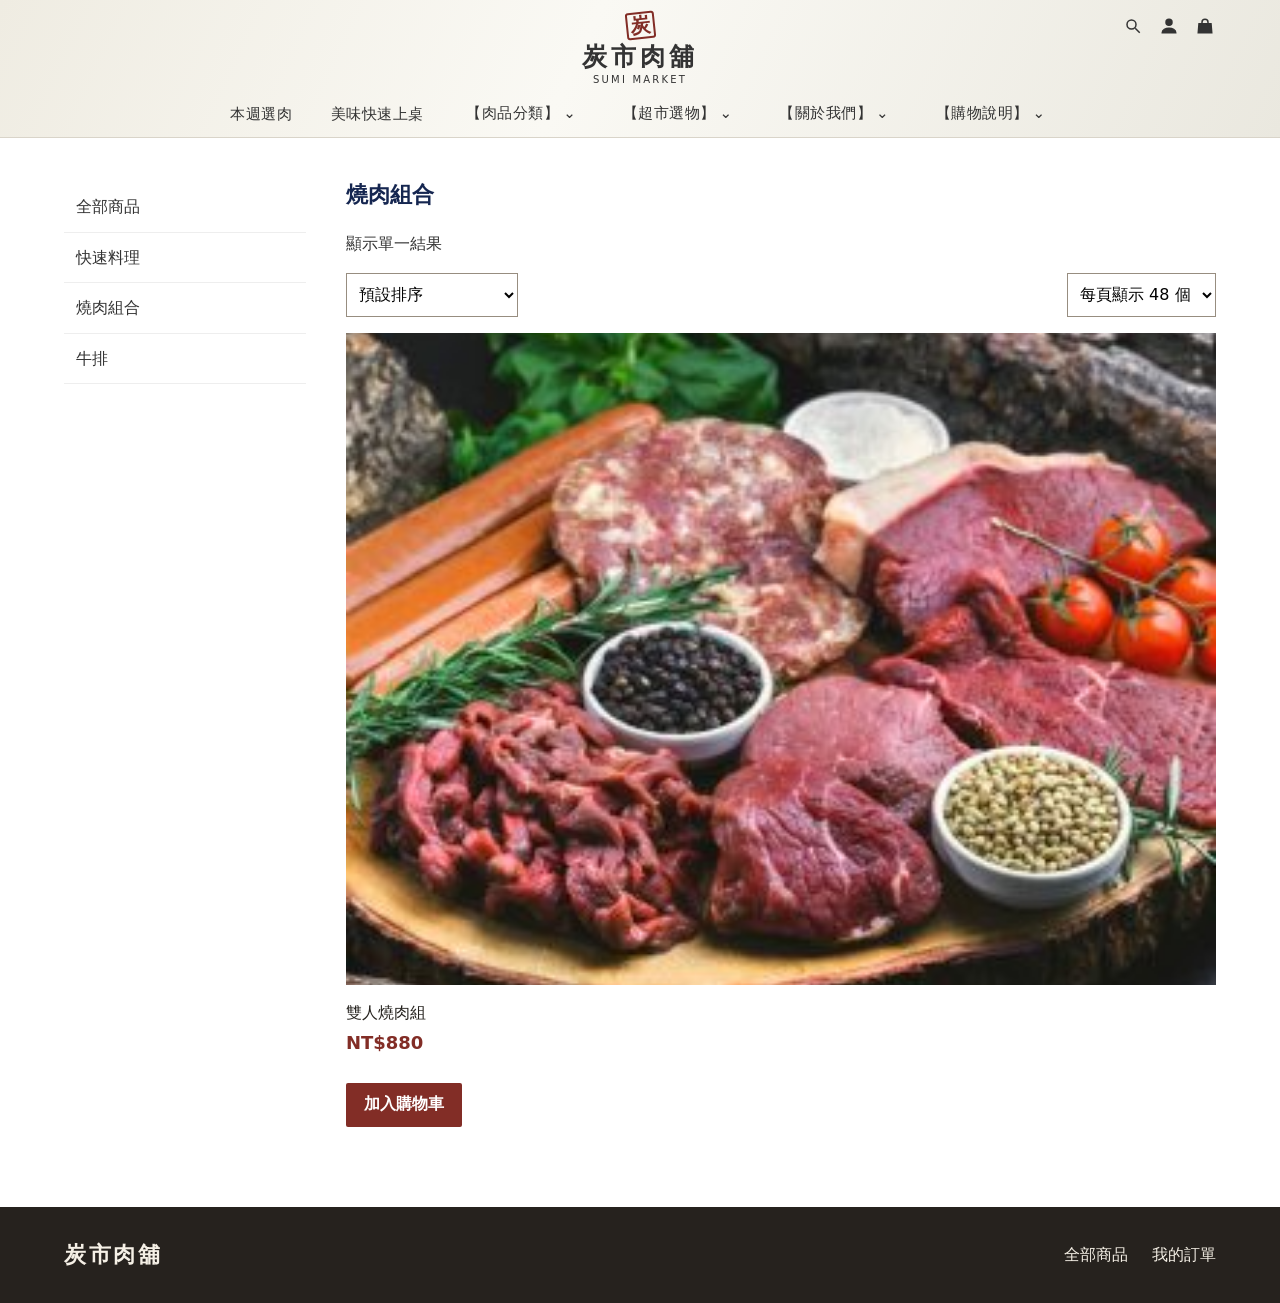
==== category-grill.html @ de746784 "Match local storefront pages and preserve simulated cart" ====
<!DOCTYPE html>
<html lang="zh-TW"><head><meta charset="utf-8"/><meta content="width=device-width,initial-scale=1" name="viewport"/><title>燒肉組合 – 炭市肉舖</title>


<style id="wp-img-auto-sizes-contain-inline-css">
img:is([sizes=auto i],[sizes^="auto," i]){contain-intrinsic-size:3000px 1500px}
/*# sourceURL=wp-img-auto-sizes-contain-inline-css */
</style>
<style id="wp-emoji-styles-inline-css">

	img.wp-smiley, img.emoji {
		display: inline !important;
		border: none !important;
		box-shadow: none !important;
		height: 1em !important;
		width: 1em !important;
		margin: 0 0.07em !important;
		vertical-align: -0.1em !important;
		background: none !important;
		padding: 0 !important;
	}
/*# sourceURL=wp-emoji-styles-inline-css */
</style>
<style id="wp-block-library-inline-css">
:root{--wp-block-synced-color:#7a00df;--wp-block-synced-color--rgb:122,0,223;--wp-bound-block-color:var(--wp-block-synced-color);--wp-editor-canvas-background:#ddd;--wp-admin-theme-color:#007cba;--wp-admin-theme-color--rgb:0,124,186;--wp-admin-theme-color-darker-10:#006ba1;--wp-admin-theme-color-darker-10--rgb:0,107,160.5;--wp-admin-theme-color-darker-20:#005a87;--wp-admin-theme-color-darker-20--rgb:0,90,135;--wp-admin-border-width-focus:2px}@media (min-resolution:192dpi){:root{--wp-admin-border-width-focus:1.5px}}.wp-element-button{cursor:pointer}:root .has-very-light-gray-background-color{background-color:#eee}:root .has-very-dark-gray-background-color{background-color:#313131}:root .has-very-light-gray-color{color:#eee}:root .has-very-dark-gray-color{color:#313131}:root .has-vivid-green-cyan-to-vivid-cyan-blue-gradient-background{background:linear-gradient(135deg,#00d084,#0693e3)}:root .has-purple-crush-gradient-background{background:linear-gradient(135deg,#34e2e4,#4721fb 50%,#ab1dfe)}:root .has-hazy-dawn-gradient-background{background:linear-gradient(135deg,#faaca8,#dad0ec)}:root .has-subdued-olive-gradient-background{background:linear-gradient(135deg,#fafae1,#67a671)}:root .has-atomic-cream-gradient-background{background:linear-gradient(135deg,#fdd79a,#004a59)}:root .has-nightshade-gradient-background{background:linear-gradient(135deg,#330968,#31cdcf)}:root .has-midnight-gradient-background{background:linear-gradient(135deg,#020381,#2874fc)}:root{--wp--preset--font-size--normal:16px;--wp--preset--font-size--huge:42px}.has-regular-font-size{font-size:1em}.has-larger-font-size{font-size:2.625em}.has-normal-font-size{font-size:var(--wp--preset--font-size--normal)}.has-huge-font-size{font-size:var(--wp--preset--font-size--huge)}:root .has-text-align-center{text-align:center}:root .has-text-align-left{text-align:left}:root .has-text-align-right{text-align:right}.has-fit-text{white-space:nowrap!important}#end-resizable-editor-section{display:none}.aligncenter{clear:both}.items-justified-left{justify-content:flex-start}.items-justified-center{justify-content:center}.items-justified-right{justify-content:flex-end}.items-justified-space-between{justify-content:space-between}.screen-reader-text{word-wrap:normal!important;border:0;clip-path:inset(50%);height:1px;margin:-1px;overflow:hidden;padding:0;position:absolute;width:1px;word-break:normal!important}.screen-reader-text:focus{background-color:#ddd;clip-path:none;color:#444;display:block;font-size:1em;height:auto;left:5px;line-height:normal;padding:15px 23px 14px;text-decoration:none;top:5px;width:auto;z-index:100000}html :where(.has-border-color){border-style:solid}html :where([style^=border-color],[style*=";border-color"],[style*="; border-color"]){border-style:solid}html :where([style^=border-top-color],[style*=";border-top-color"],[style*="; border-top-color"]){border-top-style:solid}html :where([style^=border-right-color],[style*=";border-right-color"],[style*="; border-right-color"]){border-right-style:solid}html :where([style^=border-bottom-color],[style*=";border-bottom-color"],[style*="; border-bottom-color"]){border-bottom-style:solid}html :where([style^=border-left-color],[style*=";border-left-color"],[style*="; border-left-color"]){border-left-style:solid}html :where([style^=border-width],[style*=";border-width"],[style*="; border-width"]){border-style:solid}html :where([style^=border-top-width],[style*=";border-top-width"],[style*="; border-top-width"]){border-top-style:solid}html :where([style^=border-right-width],[style*=";border-right-width"],[style*="; border-right-width"]){border-right-style:solid}html :where([style^=border-bottom-width],[style*=";border-bottom-width"],[style*="; border-bottom-width"]){border-bottom-style:solid}html :where([style^=border-left-width],[style*=";border-left-width"],[style*="; border-left-width"]){border-left-style:solid}html :where(img[class*=wp-image-]){height:auto;max-width:100%}:where(figure){margin:0 0 1em}html :where(.is-position-sticky){--wp-admin--admin-bar--position-offset:var(--wp-admin--admin-bar--height,0px)}@media screen and (max-width:600px){html :where(.is-position-sticky){--wp-admin--admin-bar--position-offset:0px}}

/*# sourceURL=/wp-includes/css/dist/block-library/common.min.css */
</style>
<style id="classic-theme-styles-inline-css">
/*! This file is auto-generated */
.wp-block-button__link{color:#fff;background-color:#32373c;border-radius:9999px;box-shadow:none;text-decoration:none;padding:calc(.667em + 2px) calc(1.333em + 2px);font-size:1.125em}.wp-block-file__button{background:#32373c;color:#fff;text-decoration:none}
/*# sourceURL=/wp-includes/css/classic-themes.min.css */
</style>
<style id="global-styles-inline-css">
:root{--wp--preset--aspect-ratio--square: 1;--wp--preset--aspect-ratio--4-3: 4/3;--wp--preset--aspect-ratio--3-4: 3/4;--wp--preset--aspect-ratio--3-2: 3/2;--wp--preset--aspect-ratio--2-3: 2/3;--wp--preset--aspect-ratio--16-9: 16/9;--wp--preset--aspect-ratio--9-16: 9/16;--wp--preset--color--black: #000000;--wp--preset--color--cyan-bluish-gray: #abb8c3;--wp--preset--color--white: #ffffff;--wp--preset--color--pale-pink: #f78da7;--wp--preset--color--vivid-red: #cf2e2e;--wp--preset--color--luminous-vivid-orange: #ff6900;--wp--preset--color--luminous-vivid-amber: #fcb900;--wp--preset--color--light-green-cyan: #7bdcb5;--wp--preset--color--vivid-green-cyan: #00d084;--wp--preset--color--pale-cyan-blue: #8ed1fc;--wp--preset--color--vivid-cyan-blue: #0693e3;--wp--preset--color--vivid-purple: #9b51e0;--wp--preset--gradient--vivid-cyan-blue-to-vivid-purple: linear-gradient(135deg,rgb(6,147,227) 0%,rgb(155,81,224) 100%);--wp--preset--gradient--light-green-cyan-to-vivid-green-cyan: linear-gradient(135deg,rgb(122,220,180) 0%,rgb(0,208,130) 100%);--wp--preset--gradient--luminous-vivid-amber-to-luminous-vivid-orange: linear-gradient(135deg,rgb(252,185,0) 0%,rgb(255,105,0) 100%);--wp--preset--gradient--luminous-vivid-orange-to-vivid-red: linear-gradient(135deg,rgb(255,105,0) 0%,rgb(207,46,46) 100%);--wp--preset--gradient--very-light-gray-to-cyan-bluish-gray: linear-gradient(135deg,rgb(238,238,238) 0%,rgb(169,184,195) 100%);--wp--preset--gradient--cool-to-warm-spectrum: linear-gradient(135deg,rgb(74,234,220) 0%,rgb(151,120,209) 20%,rgb(207,42,186) 40%,rgb(238,44,130) 60%,rgb(251,105,98) 80%,rgb(254,248,76) 100%);--wp--preset--gradient--blush-light-purple: linear-gradient(135deg,rgb(255,206,236) 0%,rgb(152,150,240) 100%);--wp--preset--gradient--blush-bordeaux: linear-gradient(135deg,rgb(254,205,165) 0%,rgb(254,45,45) 50%,rgb(107,0,62) 100%);--wp--preset--gradient--luminous-dusk: linear-gradient(135deg,rgb(255,203,112) 0%,rgb(199,81,192) 50%,rgb(65,88,208) 100%);--wp--preset--gradient--pale-ocean: linear-gradient(135deg,rgb(255,245,203) 0%,rgb(182,227,212) 50%,rgb(51,167,181) 100%);--wp--preset--gradient--electric-grass: linear-gradient(135deg,rgb(202,248,128) 0%,rgb(113,206,126) 100%);--wp--preset--gradient--midnight: linear-gradient(135deg,rgb(2,3,129) 0%,rgb(40,116,252) 100%);--wp--preset--font-size--small: 13px;--wp--preset--font-size--medium: 20px;--wp--preset--font-size--large: 36px;--wp--preset--font-size--x-large: 42px;--wp--preset--spacing--20: 0.44rem;--wp--preset--spacing--30: 0.67rem;--wp--preset--spacing--40: 1rem;--wp--preset--spacing--50: 1.5rem;--wp--preset--spacing--60: 2.25rem;--wp--preset--spacing--70: 3.38rem;--wp--preset--spacing--80: 5.06rem;--wp--preset--shadow--natural: 6px 6px 9px rgba(0, 0, 0, 0.2);--wp--preset--shadow--deep: 12px 12px 50px rgba(0, 0, 0, 0.4);--wp--preset--shadow--sharp: 6px 6px 0px rgba(0, 0, 0, 0.2);--wp--preset--shadow--outlined: 6px 6px 0px -3px rgb(255, 255, 255), 6px 6px rgb(0, 0, 0);--wp--preset--shadow--crisp: 6px 6px 0px rgb(0, 0, 0);}.wp-block-button{--wp--preset--dimension--25: 25%;--wp--preset--dimension--50: 50%;--wp--preset--dimension--75: 75%;--wp--preset--dimension--100: 100%;}:where(body) { margin: 0; }:where(.is-layout-flex){gap: 0.5em;}:where(.is-layout-grid){gap: 0.5em;}body .is-layout-flex{display: flex;}.is-layout-flex{flex-wrap: wrap;align-items: center;}.is-layout-flex > :is(*, div){margin: 0;}body .is-layout-grid{display: grid;}.is-layout-grid > :is(*, div){margin: 0;}body{padding-top: 0px;padding-right: 0px;padding-bottom: 0px;padding-left: 0px;}:root :where(.wp-element-button, .wp-block-button__link){background-color: #32373c;border-width: 0;color: #fff;font-family: inherit;font-size: inherit;font-style: inherit;font-weight: inherit;letter-spacing: inherit;line-height: inherit;padding-top: calc(0.667em + 2px);padding-right: calc(1.333em + 2px);padding-bottom: calc(0.667em + 2px);padding-left: calc(1.333em + 2px);text-decoration: none;text-transform: inherit;}.has-black-color{color: var(--wp--preset--color--black) !important;}.has-cyan-bluish-gray-color{color: var(--wp--preset--color--cyan-bluish-gray) !important;}.has-white-color{color: var(--wp--preset--color--white) !important;}.has-pale-pink-color{color: var(--wp--preset--color--pale-pink) !important;}.has-vivid-red-color{color: var(--wp--preset--color--vivid-red) !important;}.has-luminous-vivid-orange-color{color: var(--wp--preset--color--luminous-vivid-orange) !important;}.has-luminous-vivid-amber-color{color: var(--wp--preset--color--luminous-vivid-amber) !important;}.has-light-green-cyan-color{color: var(--wp--preset--color--light-green-cyan) !important;}.has-vivid-green-cyan-color{color: var(--wp--preset--color--vivid-green-cyan) !important;}.has-pale-cyan-blue-color{color: var(--wp--preset--color--pale-cyan-blue) !important;}.has-vivid-cyan-blue-color{color: var(--wp--preset--color--vivid-cyan-blue) !important;}.has-vivid-purple-color{color: var(--wp--preset--color--vivid-purple) !important;}.has-black-background-color{background-color: var(--wp--preset--color--black) !important;}.has-cyan-bluish-gray-background-color{background-color: var(--wp--preset--color--cyan-bluish-gray) !important;}.has-white-background-color{background-color: var(--wp--preset--color--white) !important;}.has-pale-pink-background-color{background-color: var(--wp--preset--color--pale-pink) !important;}.has-vivid-red-background-color{background-color: var(--wp--preset--color--vivid-red) !important;}.has-luminous-vivid-orange-background-color{background-color: var(--wp--preset--color--luminous-vivid-orange) !important;}.has-luminous-vivid-amber-background-color{background-color: var(--wp--preset--color--luminous-vivid-amber) !important;}.has-light-green-cyan-background-color{background-color: var(--wp--preset--color--light-green-cyan) !important;}.has-vivid-green-cyan-background-color{background-color: var(--wp--preset--color--vivid-green-cyan) !important;}.has-pale-cyan-blue-background-color{background-color: var(--wp--preset--color--pale-cyan-blue) !important;}.has-vivid-cyan-blue-background-color{background-color: var(--wp--preset--color--vivid-cyan-blue) !important;}.has-vivid-purple-background-color{background-color: var(--wp--preset--color--vivid-purple) !important;}.has-black-border-color{border-color: var(--wp--preset--color--black) !important;}.has-cyan-bluish-gray-border-color{border-color: var(--wp--preset--color--cyan-bluish-gray) !important;}.has-white-border-color{border-color: var(--wp--preset--color--white) !important;}.has-pale-pink-border-color{border-color: var(--wp--preset--color--pale-pink) !important;}.has-vivid-red-border-color{border-color: var(--wp--preset--color--vivid-red) !important;}.has-luminous-vivid-orange-border-color{border-color: var(--wp--preset--color--luminous-vivid-orange) !important;}.has-luminous-vivid-amber-border-color{border-color: var(--wp--preset--color--luminous-vivid-amber) !important;}.has-light-green-cyan-border-color{border-color: var(--wp--preset--color--light-green-cyan) !important;}.has-vivid-green-cyan-border-color{border-color: var(--wp--preset--color--vivid-green-cyan) !important;}.has-pale-cyan-blue-border-color{border-color: var(--wp--preset--color--pale-cyan-blue) !important;}.has-vivid-cyan-blue-border-color{border-color: var(--wp--preset--color--vivid-cyan-blue) !important;}.has-vivid-purple-border-color{border-color: var(--wp--preset--color--vivid-purple) !important;}.has-vivid-cyan-blue-to-vivid-purple-gradient-background{background: var(--wp--preset--gradient--vivid-cyan-blue-to-vivid-purple) !important;}.has-light-green-cyan-to-vivid-green-cyan-gradient-background{background: var(--wp--preset--gradient--light-green-cyan-to-vivid-green-cyan) !important;}.has-luminous-vivid-amber-to-luminous-vivid-orange-gradient-background{background: var(--wp--preset--gradient--luminous-vivid-amber-to-luminous-vivid-orange) !important;}.has-luminous-vivid-orange-to-vivid-red-gradient-background{background: var(--wp--preset--gradient--luminous-vivid-orange-to-vivid-red) !important;}.has-very-light-gray-to-cyan-bluish-gray-gradient-background{background: var(--wp--preset--gradient--very-light-gray-to-cyan-bluish-gray) !important;}.has-cool-to-warm-spectrum-gradient-background{background: var(--wp--preset--gradient--cool-to-warm-spectrum) !important;}.has-blush-light-purple-gradient-background{background: var(--wp--preset--gradient--blush-light-purple) !important;}.has-blush-bordeaux-gradient-background{background: var(--wp--preset--gradient--blush-bordeaux) !important;}.has-luminous-dusk-gradient-background{background: var(--wp--preset--gradient--luminous-dusk) !important;}.has-pale-ocean-gradient-background{background: var(--wp--preset--gradient--pale-ocean) !important;}.has-electric-grass-gradient-background{background: var(--wp--preset--gradient--electric-grass) !important;}.has-midnight-gradient-background{background: var(--wp--preset--gradient--midnight) !important;}.has-small-font-size{font-size: var(--wp--preset--font-size--small) !important;}.has-medium-font-size{font-size: var(--wp--preset--font-size--medium) !important;}.has-large-font-size{font-size: var(--wp--preset--font-size--large) !important;}.has-x-large-font-size{font-size: var(--wp--preset--font-size--x-large) !important;}
/*# sourceURL=global-styles-inline-css */
</style>
<link href="assets/woocommerce-layout.css" id="woocommerce-layout-css" media="all" rel="stylesheet"/>
<link href="assets/woocommerce-smallscreen.css" id="woocommerce-smallscreen-css" media="only screen and (max-width: 768px)" rel="stylesheet"/>
<link href="assets/woocommerce.css" id="woocommerce-general-css" media="all" rel="stylesheet"/>
<style id="woocommerce-inline-inline-css">
.woocommerce form .form-row .required { visibility: visible; }
/*# sourceURL=woocommerce-inline-inline-css */
</style>
<link href="assets/theme.css" id="shanjian-css" media="all" rel="stylesheet"/>










</head><body class="archive tax-product_cat term-17 wp-theme-shanjian theme-shanjian woocommerce woocommerce-page woocommerce-demo-store woocommerce-no-js"><p aria-label="商店通知" class="woocommerce-store-notice demo_store" data-notice-id="668a2d39427b8dec300822997c1ebfd2" role="complementary">公開展示商店｜試購不產生訂單或扣款</p><a class="skip" href="#main">跳至主要內容</a><header class="mast">
<a class="identity" href="index.html"><b aria-hidden="true">炭</b><strong>炭市肉舖</strong><small>SUMI MARKET</small></a>
<div class="utilities"><details class="find"><summary aria-label="搜尋" title="搜尋"><svg aria-hidden="true" fill="none" height="18" stroke="currentColor" stroke-width="2" viewbox="0 0 24 24" width="18"><circle cx="10" cy="10" r="6"></circle><path d="m15 15 6 6"></path></svg></summary><form action="shop.html" method="get"><input aria-label="找商品" name="s" placeholder="找商品" required="" type="search"/></form></details>
<a aria-label="會員中心" href="#demo-info" title="會員中心"><svg aria-hidden="true" fill="none" height="18" stroke="currentColor" stroke-width="2" viewbox="0 0 24 24" width="18"><circle cx="12" cy="7" fill="currentColor" r="4"></circle><path d="M3 21c0-8 18-8 18 0Z" fill="currentColor"></path></svg></a>
<details class="bag"><summary aria-label="購物車" title="購物車"><svg aria-hidden="true" fill="none" height="18" stroke="currentColor" stroke-width="2" viewbox="0 0 24 24" width="18"><path d="M4 9h16l1 12H3Z" fill="currentColor"></path><path d="M8 11V7a4 4 0 0 1 8 0v4"></path></svg><span class="bag-count" hidden="">0</span></summary><div class="bag-panel"><div class="widget_shopping_cart_content">
<p class="woocommerce-mini-cart__empty-message">購物車內沒有任何商品。</p>
</div></div></details></div>
<nav aria-label="商品導覽" class="menu"><a href="index.html#teas">本週選肉</a>
<a href="category-meals.html">美味快速上桌</a><details><summary>【肉品分類】</summary><div><a href="category-meals.html">快速料理</a><a href="category-grill.html">燒肉組合</a><a href="category-steak.html">牛排</a></div></details>
<details><summary>【超市選物】</summary><div><a href="shop.html">全部商品</a><a href="category-meals.html">快速料理</a><a href="category-grill.html">燒肉組合</a><a href="category-steak.html">牛排</a></div></details>
<details><summary>【關於我們】</summary><div><a href="index.html#about-market">商店介紹</a></div></details>
<details><summary>【購物說明】</summary><div><a href="index.html#shopping-guide">配送與付款</a><a href="#demo-info">查詢訂單</a></div></details></nav>
</header><span class="screen-reader-text" id="cart-status" role="status"></span>
<main id="main">
<div class="page listing"><aside><a href="shop.html">全部商品</a><a href="category-meals.html">快速料理</a><a href="category-grill.html">燒肉組合</a><a href="category-steak.html">牛排</a></aside><div class="results">
<h1 class="page-title">燒肉組合</h1>
<div class="woocommerce-notices-wrapper"></div><p aria-relevant="all" class="woocommerce-result-count" role="status">
	顯示單一結果</p>
<form class="page-size" method="get"><label><span class="screen-reader-text">每頁顯示數量</span><select name="per_page"><option value="24">每頁顯示 24 個</option><option selected="selected" value="48">每頁顯示 48 個</option><option value="72">每頁顯示 72 個</option></select></label></form><form class="woocommerce-ordering" method="get">
<select aria-label="商店訂單" class="orderby" name="orderby">
<option selected="selected" value="menu_order">預設排序</option>
<option value="popularity">依熱銷度</option>
<option value="rating">依平均評分</option>
<option value="date">依最新項目排序</option>
<option value="price">依價格排序:低至高</option>
<option value="price-desc">依價格排序:高至低</option>
</select>

</form>
<ul class="products columns-4">
<li class="product type-product post-16 status-publish first instock product_cat-17 has-post-thumbnail shipping-taxable purchasable product-type-simple">
<a class="woocommerce-LoopProduct-link woocommerce-loop-product__link" href="market-16.html"><img alt="雙人燒肉組" class="attachment-woocommerce_thumbnail size-woocommerce_thumbnail" decoding="async" fetchpriority="high" height="300" src="assets/cuts-300x300.jpg" width="300"/><h2 class="woocommerce-loop-product__title">雙人燒肉組</h2>
<span class="price"><span class="woocommerce-Price-amount amount"><bdi><span class="woocommerce-Price-currencySymbol" dir="auto" translate="no">NT$</span>880</bdi></span></span>
</a><a aria-describedby="woocommerce_loop_add_to_cart_link_describedby_16" aria-label="加入購物車：「雙人燒肉組」" class="button product_type_simple add_to_cart_button ajax_add_to_cart" data-product_id="16" data-product_sku="SJ-02" data-quantity="1" data-success_message="「雙人燒肉組」已新增至你的購物車" href="#bag" rel="nofollow" role="button">加入購物車</a> <span class="screen-reader-text" id="woocommerce_loop_add_to_cart_link_describedby_16">
</span>
</li>
</ul>
</div></div>
</main><footer class="site-footer"><strong>炭市肉舖</strong><nav aria-label="頁尾導覽"><a href="shop.html">全部商品</a><a href="#demo-info">我的訂單</a></nav></footer>










<dialog id="demo-info"><h2>公開展示商店</h2><p>這裡可體驗商品瀏覽與模擬購物袋。會員登入、訂單與付款僅於完整商店提供。</p><form method="dialog"><button>繼續逛</button></form></dialog><script src="assets/shop.js"></script></body></html>
---- assets/woocommerce.css ----
@charset "UTF-8";:root{--woocommerce:#720eec;--wc-green:#007518;--wc-red:#a00;--wc-orange:#ffba00;--wc-blue:#2ea2cc;--wc-primary:#720eec;--wc-primary-text:#fcfbfe;--wc-secondary:#e9e6ed;--wc-secondary-text:#515151;--wc-highlight:#958e09;--wc-highligh-text:white;--wc-content-bg:#fff;--wc-subtext:#767676;--wc-form-border-color:rgba(32, 7, 7, 0.8);--wc-form-border-radius:4px;--wc-form-border-width:1px;--wc-destructive:#cc1818;--wc-card-border-radius:8px}@keyframes spin{100%{transform:rotate(360deg)}}@font-face{font-family:star;src:url(WooCommerce.woff2) format("woff2"),url(WooCommerce.woff) format("woff"),url(WooCommerce.ttf) format("truetype");font-weight:400;font-style:normal}@font-face{font-family:WooCommerce;src:url(WooCommerce.woff2) format("woff2"),url(WooCommerce.woff) format("woff"),url(WooCommerce.ttf) format("truetype");font-weight:400;font-style:normal}.woocommerce form .form-row{padding:3px;margin:0 0 6px}.woocommerce form .form-row [placeholder]:focus::-webkit-input-placeholder{-webkit-transition:opacity .5s .5s ease;transition:opacity .5s .5s ease;opacity:0}.woocommerce form .form-row label{line-height:2}.woocommerce form .form-row label.hidden{visibility:hidden}.woocommerce form .form-row label.inline{display:inline}.woocommerce form .form-row .woocommerce-input-wrapper .description{background:#1e85be;color:#fff;border-radius:3px;padding:1em;margin:.5em 0 0;clear:both;display:none;position:relative}.woocommerce form .form-row .woocommerce-input-wrapper .description a{color:#fff;text-decoration:underline;border:0;box-shadow:none}.woocommerce form .form-row .woocommerce-input-wrapper .description::before{left:50%;top:0;margin-top:-4px;transform:translateX(-50%) rotate(180deg);content:"";position:absolute;border-width:4px 6px 0 6px;border-style:solid;border-color:#1e85be transparent transparent transparent;z-index:100;display:block}.woocommerce form .form-row .input-checkbox{display:inline;margin:-2px 8px 0 0;text-align:center;vertical-align:middle}.woocommerce form .form-row .input-text,.woocommerce form .form-row select{font-family:inherit;font-weight:400;letter-spacing:normal;padding:.5em;display:block;background-color:var(--wc-form-color-background,#fff);border:var(--wc-form-border-width) solid var(--wc-form-border-color);border-radius:var(--wc-form-border-radius);color:var(--wc-form-color-text,#000);box-sizing:border-box;width:100%;margin:0;line-height:normal;height:auto}.woocommerce form .form-row .input-text:focus,.woocommerce form .form-row select:focus{border-color:currentcolor}.woocommerce form .form-row select{cursor:pointer;appearance:none;padding-right:3em;background-image:url("[data-uri]");background-repeat:no-repeat;background-size:16px;background-position:calc(100% - .5em) 50%}.woocommerce form .form-row textarea{height:4em;line-height:1.5;box-shadow:none}.woocommerce form .form-row .country_to_state--single{background:0 0;border:0;padding:0;appearance:none;background-image:none;font:inherit;font-weight:700;color:inherit;width:auto;pointer-events:none}.woocommerce form .form-row .required{color:var(--wc-red);font-weight:700;border:0!important;text-decoration:none;visibility:hidden}.woocommerce form .form-row .optional{visibility:visible}.woocommerce form .form-row.woocommerce-invalid label{color:var(--wc-red)}.woocommerce form .form-row.woocommerce-invalid input.input-text,.woocommerce form .form-row.woocommerce-invalid select{border-color:var(--wc-red)}.woocommerce form .form-row.woocommerce-invalid .select2-container:not(.select2-container--open) .select2-selection{border-color:var(--wc-red)}.woocommerce form .form-row.woocommerce-validated input.input-text,.woocommerce form .form-row.woocommerce-validated select{border-color:var(--wc-green)}.woocommerce form .form-row.woocommerce-validated .select2-container:not(.select2-container--open) .select2-selection{border-color:var(--wc-green)}.woocommerce form .form-row ::-webkit-input-placeholder{line-height:normal}.woocommerce form .form-row :-moz-placeholder{line-height:normal}.woocommerce form .form-row :-ms-input-placeholder{line-height:normal}:where(.woocommerce) .select2-container{width:100%}:where(.woocommerce) .select2-container .select2-selection--single{height:auto}:where(.woocommerce) .select2-container .select2-selection--single .select2-selection__rendered{padding:.5em;line-height:normal;box-sizing:border-box;color:var(--wc-form-color-text,#444);font-weight:400}:where(.woocommerce) .select2-container .select2-selection--single .select2-selection__placeholder{color:var(--wc-form-color-text,#444)}:where(.woocommerce) .select2-container .select2-selection--single .select2-selection__arrow{position:absolute;top:2px;right:.5em;height:100%;width:16px}:where(.woocommerce) .select2-container .select2-selection--single .select2-selection__arrow b{border:none;display:block;background:url("[data-uri]") no-repeat;background-size:16px;width:16px;height:16px;position:absolute;top:50%;left:0;margin:-8px 0 0}:where(.woocommerce) .select2-container .select2-dropdown,:where(.woocommerce) .select2-container .select2-selection{background-color:var(--wc-form-color-background,#fff);border:var(--wc-form-border-width,1px) solid var(--wc-form-border-color,#aaa);border-radius:var(--wc-form-border-radius,4px)}:where(.woocommerce) .select2-container.select2-container--open .select2-dropdown--above{border-bottom:none;border-bottom-left-radius:0;border-bottom-right-radius:0}:where(.woocommerce) .select2-container.select2-container--open .select2-dropdown--below{border-top:none;border-top-left-radius:0;border-top-right-radius:0}:where(.woocommerce) .select2-results__options{list-style:none;margin:0;padding:0}:where(.woocommerce) .select2-results__option{margin:0}.woocommerce-store-notice,p.demo_store{position:absolute;top:0;left:0;right:0;margin:0;width:100%;font-size:1em;padding:1em 0;text-align:center;background-color:#720eec;color:#fcfbfe;z-index:99998;box-shadow:0 1px 1em rgba(0,0,0,.2);display:none}.woocommerce-store-notice a,p.demo_store a{color:#fcfbfe;text-decoration:underline}.screen-reader-text{clip:rect(1px,1px,1px,1px);height:1px;overflow:hidden;position:absolute!important;width:1px;word-wrap:normal!important}.admin-bar p.demo_store{top:32px}.woocommerce-product-gallery__photoswipe-video-wrapper{display:flex;align-items:center;justify-content:center;width:100%;height:100%}.woocommerce-product-gallery__photoswipe-video{display:block;width:100%;height:100%;max-width:100%;max-height:100%;object-fit:contain}.clear{clear:both}.woocommerce .blockUI.blockOverlay{position:relative}.woocommerce .blockUI.blockOverlay::before{height:1em;width:1em;display:block;position:absolute;top:50%;left:50%;margin-left:-.5em;margin-top:-.5em;content:"";animation:spin 1s ease-in-out infinite;background:url(loader.svg) center center;background-size:cover;line-height:1;text-align:center;font-size:2em;color:rgba(0,0,0,.75)}.woocommerce .loader::before{height:1em;width:1em;display:block;position:absolute;top:50%;left:50%;margin-left:-.5em;margin-top:-.5em;content:"";animation:spin 1s ease-in-out infinite;background:url(loader.svg) center center;background-size:cover;line-height:1;text-align:center;font-size:2em;color:rgba(0,0,0,.75)}.woocommerce a.remove{display:block;font-size:1.5em;height:1em;width:1em;text-align:center;line-height:1;border-radius:100%;color:var(--wc-red)!important;text-decoration:none;font-weight:700;border:0}.woocommerce a.remove:hover{color:#fff!important;background:var(--wc-red)}.woocommerce small.note{display:block;color:#767676;font-size:.857em;margin-top:10px}.woocommerce .woocommerce-breadcrumb{margin:0 0 1em;padding:0}.woocommerce .woocommerce-breadcrumb::after,.woocommerce .woocommerce-breadcrumb::before{content:" ";display:table}.woocommerce .woocommerce-breadcrumb::after{clear:both}.woocommerce .quantity .qty{width:3.631em;text-align:center}.woocommerce div.product{margin-bottom:0;position:relative}.woocommerce div.product .product_title{clear:none;margin-top:0;padding:0}.woocommerce div.product p.price ins,.woocommerce div.product span.price ins{background:inherit;font-weight:700;display:inline-block}.woocommerce div.product p.price del,.woocommerce div.product span.price del{opacity:.7;display:inline-block}.woocommerce div.product p.stock{font-size:.92em}.woocommerce div.product .woocommerce-product-rating{margin-bottom:1.618em}.woocommerce div.product div.images{margin-bottom:2em}.woocommerce div.product div.images img{display:block;width:100%;height:auto;box-shadow:none}.woocommerce div.product div.images div.thumbnails{padding-top:1em}.woocommerce div.product div.images.woocommerce-product-gallery{position:relative}.woocommerce div.product div.images .woocommerce-product-gallery__wrapper{transition:all cubic-bezier(.795, -.035, 0, 1) .5s;margin:0;padding:0}.woocommerce div.product div.images .woocommerce-product-gallery__wrapper .zoomImg{background-color:#fff;opacity:0}.woocommerce div.product div.images .woocommerce-product-gallery__image--placeholder{border:1px solid #f2f2f2}.woocommerce div.product div.images .woocommerce-product-gallery__image:nth-child(n+2){width:25%;display:inline-block}.woocommerce div.product div.images .woocommerce-product-gallery__image a{display:block;outline-offset:-2px}.woocommerce div.product div.images .woocommerce-product-gallery__video .wp-post-video{display:block;width:100%;height:auto}.woocommerce div.product div.images .woocommerce-product-gallery__trigger{background:#fff;border:none;box-sizing:content-box;border-radius:100%;cursor:pointer;font-size:2em;height:36px;padding:0;position:absolute;right:.5em;text-indent:-9999px;top:.5em;width:36px;z-index:99}.woocommerce div.product div.images .woocommerce-product-gallery__trigger::before{border:2px solid #000;border-radius:100%;box-sizing:content-box;content:"";display:block;height:10px;left:9px;top:9px;position:absolute;width:10px}.woocommerce div.product div.images .woocommerce-product-gallery__trigger::after{background:#000;border-radius:6px;box-sizing:content-box;content:"";display:block;height:8px;left:22px;position:absolute;top:19px;transform:rotate(-45deg);width:2px}.woocommerce div.product div.images .woocommerce-product-gallery__trigger span[aria-hidden=true]{border:0;clip-path:inset(50%);height:1px;left:50%;margin:-1px;overflow:hidden;position:absolute;top:50%;width:1px}.woocommerce div.product div.images .flex-control-thumbs{overflow:hidden;zoom:1;margin:0;padding:0}.woocommerce div.product div.images .flex-control-thumbs li{width:25%;float:left;margin:0;list-style:none;position:relative}.woocommerce div.product div.images .flex-control-thumbs li .woocommerce-product-gallery__video-thumbnail-preview,.woocommerce div.product div.images .flex-control-thumbs li img{cursor:pointer;opacity:.5;margin:0}.woocommerce div.product div.images .flex-control-thumbs li .woocommerce-product-gallery__video-thumbnail-preview.flex-active,.woocommerce div.product div.images .flex-control-thumbs li .woocommerce-product-gallery__video-thumbnail-preview:hover,.woocommerce div.product div.images .flex-control-thumbs li img.flex-active,.woocommerce div.product div.images .flex-control-thumbs li img:hover{opacity:1}.woocommerce div.product div.images .flex-control-thumbs li.woocommerce-product-gallery__video-thumbnail::before{content:"▶";position:absolute;left:50%;top:50%;transform:translate(-50%,-50%);z-index:1;color:#fff;font-size:1.4em;text-shadow:0 0 .25em rgba(0,0,0,.8);pointer-events:none}.woocommerce div.product div.images .flex-control-thumbs li.woocommerce-product-gallery__video-thumbnail img.woocommerce-product-gallery__video-thumbnail-placeholder,.woocommerce div.product div.images .flex-control-thumbs li.woocommerce-product-gallery__video-thumbnail img.woocommerce-product-gallery__video-thumbnail-placeholder.flex-active,.woocommerce div.product div.images .flex-control-thumbs li.woocommerce-product-gallery__video-thumbnail img.woocommerce-product-gallery__video-thumbnail-placeholder:hover{opacity:0}.woocommerce div.product div.images .flex-control-thumbs li.woocommerce-product-gallery__video-thumbnail .woocommerce-product-gallery__video-thumbnail-preview{position:absolute;inset:0;width:100%;height:100%;object-fit:cover;pointer-events:none}.woocommerce div.product div.images .flex-control-thumbs li.woocommerce-product-gallery__video-thumbnail .woocommerce-product-gallery__video-thumbnail-placeholder.flex-active+.woocommerce-product-gallery__video-thumbnail-preview,.woocommerce div.product div.images .flex-control-thumbs li.woocommerce-product-gallery__video-thumbnail:hover .woocommerce-product-gallery__video-thumbnail-preview{opacity:1}.woocommerce div.product .woocommerce-product-gallery--columns-3 .flex-control-thumbs li:nth-child(3n+1){clear:left}.woocommerce div.product .woocommerce-product-gallery--columns-4 .flex-control-thumbs li:nth-child(4n+1){clear:left}.woocommerce div.product .woocommerce-product-gallery--columns-5 .flex-control-thumbs li:nth-child(5n+1){clear:left}.woocommerce div.product div.summary{margin-bottom:2em}.woocommerce div.product div.social{text-align:right;margin:0 0 1em}.woocommerce div.product div.social span{margin:0 0 0 2px}.woocommerce div.product div.social span span{margin:0}.woocommerce div.product div.social span .stButton .chicklets{padding-left:16px;width:0}.woocommerce div.product div.social iframe{float:left;margin-top:3px}.woocommerce div.product .woocommerce-tabs ul.tabs{list-style:none;padding:0 0 0 1em;margin:0 0 1.618em;overflow:hidden;position:relative}.woocommerce div.product .woocommerce-tabs ul.tabs li{border:1px solid #cfc8d8;background-color:#e9e6ed;color:#515151;display:inline-block;position:relative;z-index:0;border-radius:4px 4px 0 0;margin:0 -5px;padding:0 1em}.woocommerce div.product .woocommerce-tabs ul.tabs li a{display:inline-block;padding:.5em 0;font-weight:700;color:#515151;text-decoration:none}.woocommerce div.product .woocommerce-tabs ul.tabs li a:hover{text-decoration:none;color:#6b6b6b}.woocommerce div.product .woocommerce-tabs ul.tabs li.active{background:#fff;color:#515151;z-index:2;border-bottom-color:#fff}.woocommerce div.product .woocommerce-tabs ul.tabs li.active a{color:inherit;text-shadow:inherit}.woocommerce div.product .woocommerce-tabs ul.tabs li.active::before{box-shadow:2px 2px 0 #fff}.woocommerce div.product .woocommerce-tabs ul.tabs li.active::after{box-shadow:-2px 2px 0 #fff}.woocommerce div.product .woocommerce-tabs ul.tabs li::after,.woocommerce div.product .woocommerce-tabs ul.tabs li::before{border:1px solid #cfc8d8;position:absolute;bottom:-1px;width:5px;height:5px;content:" ";box-sizing:border-box}.woocommerce div.product .woocommerce-tabs ul.tabs li::before{left:-5px;border-bottom-right-radius:4px;border-width:0 1px 1px 0;box-shadow:2px 2px 0 #e9e6ed}.woocommerce div.product .woocommerce-tabs ul.tabs li::after{right:-5px;border-bottom-left-radius:4px;border-width:0 0 1px 1px;box-shadow:-2px 2px 0 #e9e6ed}.woocommerce div.product .woocommerce-tabs ul.tabs::before{position:absolute;content:" ";width:100%;bottom:0;left:0;border-bottom:1px solid #cfc8d8;z-index:1}.woocommerce div.product .woocommerce-tabs .panel{margin:0 0 2em;padding:0}.woocommerce div.product p.cart{margin-bottom:2em}.woocommerce div.product p.cart::after,.woocommerce div.product p.cart::before{content:" ";display:table}.woocommerce div.product p.cart::after{clear:both}.woocommerce div.product form.cart{margin-bottom:2em}.woocommerce div.product form.cart::after,.woocommerce div.product form.cart::before{content:" ";display:table}.woocommerce div.product form.cart::after{clear:both}.woocommerce div.product form.cart div.quantity{float:left;margin:0 4px 0 0}.woocommerce div.product form.cart table{border-width:0 0 1px}.woocommerce div.product form.cart table td{padding-left:0}.woocommerce div.product form.cart table div.quantity{float:none;margin:0}.woocommerce div.product form.cart table small.stock{display:block;float:none}.woocommerce div.product form.cart .variations{margin-bottom:1em;border:0;width:100%}.woocommerce div.product form.cart .variations td,.woocommerce div.product form.cart .variations th{border:0;line-height:2em;vertical-align:top}.woocommerce div.product form.cart .variations label{font-weight:700;text-align:left}.woocommerce div.product form.cart .variations select{max-width:100%;min-width:75%;display:inline-block;margin-right:1em;appearance:none;-webkit-appearance:none;-moz-appearance:none;padding-right:3em;background:url("[data-uri]") no-repeat;background-size:16px;-webkit-background-size:16px;background-position:calc(100% - 12px) 50%;-webkit-background-position:calc(100% - 12px) 50%}.woocommerce div.product form.cart .variations td.label{padding-right:1em}.woocommerce div.product form.cart .woocommerce-variation-description p{margin-bottom:1em}.woocommerce div.product form.cart .reset_variations{visibility:hidden;font-size:.83em}.woocommerce div.product form.cart .wc-no-matching-variations{display:none}.woocommerce div.product form.cart .button{vertical-align:middle;float:left}.woocommerce div.product form.cart .group_table td.woocommerce-grouped-product-list-item__label{padding-right:1em;padding-left:1em}.woocommerce div.product form.cart .group_table td{vertical-align:top;padding-bottom:.5em;border:0}.woocommerce div.product form.cart .group_table td:first-child{width:4em;text-align:center}.woocommerce div.product form.cart .group_table .wc-grouped-product-add-to-cart-checkbox{display:inline-block;width:auto;margin:0 auto;transform:scale(1.5,1.5)}.woocommerce span.onsale{min-height:3.236em;min-width:3.236em;padding:.202em;font-weight:700;position:absolute;text-align:center;line-height:3.236;top:-.5em;left:-.5em;margin:0;border-radius:100%;background-color:#958e09;color:#fff;font-size:.857em;z-index:9}.woocommerce .products ul,.woocommerce ul.products{margin:0 0 1em;padding:0;list-style:none outside;clear:both}.woocommerce .products ul::after,.woocommerce .products ul::before,.woocommerce ul.products::after,.woocommerce ul.products::before{content:" ";display:table}.woocommerce .products ul::after,.woocommerce ul.products::after{clear:both}.woocommerce .products ul li,.woocommerce ul.products li{list-style:none outside}.woocommerce ul.products li.product .onsale{top:0;right:0;left:auto;margin:-.5em -.5em 0 0}.woocommerce ul.products li.product .woocommerce-loop-category__title,.woocommerce ul.products li.product .woocommerce-loop-product__title,.woocommerce ul.products li.product h3{padding:.5em 0;margin:0;font-size:1em}.woocommerce ul.products li.product a{text-decoration:none}.woocommerce ul.products li.product a.woocommerce-loop-product__link{display:block}.woocommerce ul.products li.product a img{width:100%;height:auto;display:block;margin:0 0 1em;box-shadow:none}.woocommerce ul.products li.product strong{display:block}.woocommerce ul.products li.product .woocommerce-placeholder{border:1px solid #f2f2f2}.woocommerce ul.products li.product .star-rating{font-size:.857em}.woocommerce ul.products li.product .button{display:inline-block;margin-top:1em}.woocommerce ul.products li.product .price{display:block;font-weight:400;margin-bottom:.5em;font-size:.857em}.woocommerce ul.products li.product .price del{color:inherit;opacity:.7;display:inline-block}.woocommerce ul.products li.product .price ins{background:0 0;font-weight:700;display:inline-block}.woocommerce ul.products li.product .price .from{font-size:.67em;margin:-2px 0 0 0;text-transform:uppercase;color:rgba(90,89,68,.5)}.woocommerce .woocommerce-result-count{margin:0 0 1em}.woocommerce .woocommerce-ordering{margin:0 0 1em}.woocommerce .woocommerce-ordering>label{margin-right:.25rem}.woocommerce .woocommerce-ordering select{vertical-align:top}.woocommerce nav.woocommerce-pagination{text-align:center}.woocommerce nav.woocommerce-pagination ul{display:inline-block;white-space:nowrap;padding:0;clear:both;border:1px solid #cfc8d8;border-right:0;margin:1px}.woocommerce nav.woocommerce-pagination ul li{border-right:1px solid #cfc8d8;padding:0;margin:0;float:left;display:inline;overflow:hidden}.woocommerce nav.woocommerce-pagination ul li a,.woocommerce nav.woocommerce-pagination ul li span{margin:0;text-decoration:none;line-height:1;font-size:1em;font-weight:400;padding:.5em;min-width:1em;display:block}.woocommerce nav.woocommerce-pagination ul li a:focus,.woocommerce nav.woocommerce-pagination ul li a:hover,.woocommerce nav.woocommerce-pagination ul li span.current{background:#e9e6ed;color:#816f98}.woocommerce .cart .button,.woocommerce .cart input.button{float:none}.woocommerce a.added_to_cart{padding-top:.5em;display:inline-block}.woocommerce #reviews h2 small{float:right;color:#767676;font-size:15px;margin:10px 0 0}.woocommerce #reviews h2 small a{text-decoration:none;color:#767676}.woocommerce #reviews h3{margin:0}.woocommerce #reviews #respond{margin:0;border:0;padding:0}.woocommerce #reviews #comment{height:75px}.woocommerce #reviews #comments .add_review::after,.woocommerce #reviews #comments .add_review::before{content:" ";display:table}.woocommerce #reviews #comments .add_review::after{clear:both}.woocommerce #reviews #comments h2{clear:none}.woocommerce #reviews #comments ol.commentlist{margin:0;padding:0;width:100%;background:0 0;list-style:none}.woocommerce #reviews #comments ol.commentlist::after,.woocommerce #reviews #comments ol.commentlist::before{content:" ";display:table}.woocommerce #reviews #comments ol.commentlist::after{clear:both}.woocommerce #reviews #comments ol.commentlist li{padding:0;margin:0 0 20px;position:relative;background:0;border:0}.woocommerce #reviews #comments ol.commentlist li img.avatar{float:left;position:absolute;top:0;left:0;padding:3px;width:32px;height:auto;background:#e9e6ed;border:1px solid #e1dde7;margin:0;box-shadow:none}.woocommerce #reviews #comments ol.commentlist li .comment-text{margin:0 0 0 50px;border:1px solid #e1dde7;border-radius:4px;padding:1em 1em 0}.woocommerce #reviews #comments ol.commentlist li .comment-text::after,.woocommerce #reviews #comments ol.commentlist li .comment-text::before{content:" ";display:table}.woocommerce #reviews #comments ol.commentlist li .comment-text::after{clear:both}.woocommerce #reviews #comments ol.commentlist li .comment-text p{margin:0 0 1em}.woocommerce #reviews #comments ol.commentlist li .comment-text p.meta{font-size:.83em}.woocommerce #reviews #comments ol.commentlist li .comment_container>.comment-text:only-child{margin-inline-start:0}.woocommerce #reviews #comments ol.commentlist ul.children{list-style:none outside;margin:20px 0 0 50px}.woocommerce #reviews #comments ol.commentlist ul.children .star-rating{display:none}.woocommerce #reviews #comments ol.commentlist #respond{border:1px solid #e1dde7;border-radius:4px;padding:1em 1em 0;margin:20px 0 0 50px}.woocommerce #reviews #comments .commentlist>li::before{content:""}.woocommerce .star-rating{float:right;overflow:hidden;position:relative;height:1em;line-height:1;font-size:1em;width:5.4em;font-family:WooCommerce}.woocommerce .star-rating::before{content:"sssss";color:#cfc8d8;float:left;top:0;left:0;position:absolute}.woocommerce .star-rating span{overflow:hidden;float:left;top:0;left:0;position:absolute;padding-top:1.5em}.woocommerce .star-rating span::before{content:"SSSSS";top:0;position:absolute;left:0}.woocommerce .woocommerce-product-rating{line-height:2;display:block}.woocommerce .woocommerce-product-rating::after,.woocommerce .woocommerce-product-rating::before{content:" ";display:table}.woocommerce .woocommerce-product-rating::after{clear:both}.woocommerce .woocommerce-product-rating .star-rating{margin:.5em 4px 0 0;float:left}.woocommerce .products .star-rating{display:block;margin:0 0 .5em;float:none}.woocommerce .hreview-aggregate .star-rating{margin:10px 0 0}.woocommerce #review_form #respond{position:static;margin:0;width:auto;padding:0;background:transparent none;border:0}.woocommerce #review_form #respond::after,.woocommerce #review_form #respond::before{content:" ";display:table}.woocommerce #review_form #respond::after{clear:both}.woocommerce #review_form #respond p{margin:0 0 10px}.woocommerce #review_form #respond .form-submit input{left:auto}.woocommerce #review_form #respond textarea{box-sizing:border-box;width:100%}.woocommerce p.stars a{position:relative;height:1em;width:1em;text-indent:-999em;display:inline-block;text-decoration:none;font-size:24px}.woocommerce p.stars a::before{display:block;position:absolute;top:0;left:0;width:1em;height:1em;line-height:1;font-family:WooCommerce;content:"\e021";text-indent:0}.woocommerce p.stars a:hover~a::before{content:"\e021"}.woocommerce p.stars:hover a::before{content:"\e020"}.woocommerce p.stars.selected a.active::before{content:"\e020"}.woocommerce p.stars.selected a.active~a::before{content:"\e021"}.woocommerce p.stars.selected a:not(.active)::before{content:"\e020"}.woocommerce table.shop_attributes{border:0;border-top:1px dotted rgba(0,0,0,.1);margin-bottom:1.618em;width:100%}.woocommerce table.shop_attributes th{width:150px;font-weight:700;padding:8px;border-top:0;border-bottom:1px dotted rgba(0,0,0,.1);margin:0;line-height:1.5}.woocommerce table.shop_attributes td{font-style:italic;padding:0;border-top:0;border-bottom:1px dotted rgba(0,0,0,.1);margin:0;line-height:1.5}.woocommerce table.shop_attributes td p{margin:0;padding:8px 0}.woocommerce table.shop_attributes tr:nth-child(2n) td,.woocommerce table.shop_attributes tr:nth-child(2n) th{background:rgba(0,0,0,.025)}.woocommerce table.shop_table{border:1px solid color-mix(in srgb,currentcolor 20%,transparent);margin:0 -1px 24px 0;text-align:left;width:100%;border-collapse:separate;border-spacing:0;border-radius:5px}.woocommerce table.shop_table th{font-weight:700;padding:9px 12px;line-height:1.5em}.woocommerce table.shop_table td{border-top:1px solid color-mix(in srgb,currentcolor 20%,transparent);padding:9px 12px;vertical-align:middle;line-height:1.5em}.woocommerce table.shop_table td small{font-weight:400}.woocommerce table.shop_table td del{font-weight:400}.woocommerce table.shop_table tbody:first-child tr:first-child td,.woocommerce table.shop_table tbody:first-child tr:first-child th{border-top:0}.woocommerce table.shop_table tbody th,.woocommerce table.shop_table tfoot td,.woocommerce table.shop_table tfoot th{font-weight:700;border-top:1px solid color-mix(in srgb,currentcolor 20%,transparent)}.woocommerce table.my_account_orders{font-size:.85em}.woocommerce table.my_account_orders td,.woocommerce table.my_account_orders th{padding:4px 8px;vertical-align:middle}.woocommerce table.my_account_orders .button{white-space:nowrap}.woocommerce table.woocommerce-MyAccount-downloads td,.woocommerce table.woocommerce-MyAccount-downloads th{vertical-align:top;text-align:center}.woocommerce table.woocommerce-MyAccount-downloads td:first-child,.woocommerce table.woocommerce-MyAccount-downloads th:first-child{text-align:left}.woocommerce table.woocommerce-MyAccount-downloads td:last-child,.woocommerce table.woocommerce-MyAccount-downloads th:last-child{text-align:left}.woocommerce table.woocommerce-MyAccount-downloads td .woocommerce-MyAccount-downloads-file::before,.woocommerce table.woocommerce-MyAccount-downloads th .woocommerce-MyAccount-downloads-file::before{content:"↓";display:inline-block}.woocommerce table.woocommerce-MyAccount-customerStockNotifications{font-size:.85em}.woocommerce table.woocommerce-MyAccount-customerStockNotifications td,.woocommerce table.woocommerce-MyAccount-customerStockNotifications th{padding:4px 8px;vertical-align:middle}.woocommerce table.woocommerce-MyAccount-customerStockNotifications .woocommerce-customer-stock-notifications-table__cell-actions .woocommerce-customer-stock-notifications-action-link{display:inline-block;vertical-align:middle;margin-block:0.25em;margin-inline-end:.5em}.woocommerce table.woocommerce-MyAccount-customerStockNotifications .woocommerce-customer-stock-notifications-table__cell-actions .woocommerce-customer-stock-notifications-action-link:last-child{margin-inline-end:0}.woocommerce td.product-name .wc-item-meta,.woocommerce td.product-name dl.variation{list-style:none outside}.woocommerce td.product-name .wc-item-meta .wc-item-meta-label,.woocommerce td.product-name .wc-item-meta dt,.woocommerce td.product-name dl.variation .wc-item-meta-label,.woocommerce td.product-name dl.variation dt{float:left;clear:both;margin-right:.25em;display:inline-block;list-style:none outside}.woocommerce td.product-name .wc-item-meta dd,.woocommerce td.product-name dl.variation dd{margin:0}.woocommerce td.product-name .wc-item-meta p,.woocommerce td.product-name .wc-item-meta:last-child,.woocommerce td.product-name dl.variation p,.woocommerce td.product-name dl.variation:last-child{margin-bottom:0}.woocommerce td.product-name p.backorder_notification{font-size:.83em}.woocommerce td.product-quantity{min-width:80px}.woocommerce ul.cart_list,.woocommerce ul.product_list_widget{list-style:none outside;padding:0;margin:0}.woocommerce ul.cart_list li,.woocommerce ul.product_list_widget li{padding:4px 0;margin:0;list-style:none}.woocommerce ul.cart_list li::after,.woocommerce ul.cart_list li::before,.woocommerce ul.product_list_widget li::after,.woocommerce ul.product_list_widget li::before{content:" ";display:table}.woocommerce ul.cart_list li::after,.woocommerce ul.product_list_widget li::after{clear:both}.woocommerce ul.cart_list li a,.woocommerce ul.product_list_widget li a{display:block;font-weight:700}.woocommerce ul.cart_list li img,.woocommerce ul.product_list_widget li img{float:right;margin-left:4px;width:32px;height:auto;box-shadow:none}.woocommerce ul.cart_list li dl,.woocommerce ul.product_list_widget li dl{margin:0;padding-left:1em;border-left:2px solid rgba(0,0,0,.1)}.woocommerce ul.cart_list li dl::after,.woocommerce ul.cart_list li dl::before,.woocommerce ul.product_list_widget li dl::after,.woocommerce ul.product_list_widget li dl::before{content:" ";display:table}.woocommerce ul.cart_list li dl::after,.woocommerce ul.product_list_widget li dl::after{clear:both}.woocommerce ul.cart_list li dl dd,.woocommerce ul.cart_list li dl dt,.woocommerce ul.product_list_widget li dl dd,.woocommerce ul.product_list_widget li dl dt{display:inline-block;float:left;margin-bottom:1em}.woocommerce ul.cart_list li dl dt,.woocommerce ul.product_list_widget li dl dt{font-weight:700;padding:0 0 .25em;margin:0 4px 0 0;clear:left}.woocommerce ul.cart_list li dl dd,.woocommerce ul.product_list_widget li dl dd{padding:0 0 .25em}.woocommerce ul.cart_list li dl dd p:last-child,.woocommerce ul.product_list_widget li dl dd p:last-child{margin-bottom:0}.woocommerce ul.cart_list li .star-rating,.woocommerce ul.product_list_widget li .star-rating{float:none}.woocommerce .widget_shopping_cart .total,.woocommerce.widget_shopping_cart .total{border-top:3px double #e9e6ed;padding:4px 0 0}.woocommerce .widget_shopping_cart .total strong,.woocommerce.widget_shopping_cart .total strong{min-width:40px;display:inline-block}.woocommerce .widget_shopping_cart .cart_list li,.woocommerce.widget_shopping_cart .cart_list li{padding-left:2em;position:relative;padding-top:0}.woocommerce .widget_shopping_cart .cart_list li a.remove,.woocommerce.widget_shopping_cart .cart_list li a.remove{position:absolute;top:0;left:0}.woocommerce .widget_shopping_cart .buttons::after,.woocommerce .widget_shopping_cart .buttons::before,.woocommerce.widget_shopping_cart .buttons::after,.woocommerce.widget_shopping_cart .buttons::before{content:" ";display:table}.woocommerce .widget_shopping_cart .buttons::after,.woocommerce.widget_shopping_cart .buttons::after{clear:both}.woocommerce .widget_shopping_cart .buttons a,.woocommerce.widget_shopping_cart .buttons a{margin-right:5px;margin-bottom:5px}.woocommerce form.checkout_coupon,.woocommerce form.login,.woocommerce form.register{border:1px solid var(--wc-separator-color,color-mix(in srgb,currentColor 20%,transparent));padding:20px;margin:2em 0;text-align:left;border-radius:5px}.woocommerce form.checkout_coupon .coupon-error-notice{color:var(--wc-red);display:block;font-size:.75em;margin-top:8px}.woocommerce form.checkout_coupon .input-text.has-error:focus{border-color:var(--wc-red)}.woocommerce ul#shipping_method{list-style:none outside;margin:0;padding:0}.woocommerce ul#shipping_method li{margin:0 0 .5em;line-height:1.5em;list-style:none outside}.woocommerce ul#shipping_method li input{margin:3px .4375em 0 0;vertical-align:top}.woocommerce ul#shipping_method li label{display:inline}.woocommerce ul#shipping_method .amount{font-weight:700}.woocommerce p.woocommerce-shipping-contents{margin:0}.woocommerce .wc_bis_form{margin:2em 0;padding:0}.woocommerce .wc_bis_form.hidden{display:none}.woocommerce .wc_bis_form__form-row{display:flex;flex-wrap:wrap;flex-direction:row;align-items:center;justify-content:flex-start;gap:.7em;margin:.7em 0}.woocommerce .wc_bis_form__input{box-sizing:border-box;width:auto;white-space:nowrap}.woocommerce .wc_bis_form__button{box-sizing:border-box;white-space:nowrap}.woocommerce .wc_bis_form__checkbox{font-size:var(--wp--preset--font-size--small, .7em);display:block}.woocommerce :where(.wc_bis_form__input,.wc_bis_form__button){padding:.9rem 1.1rem;line-height:1}.woocommerce ul.order_details{margin:0 0 3em;list-style:none}.woocommerce ul.order_details::after,.woocommerce ul.order_details::before{content:" ";display:table}.woocommerce ul.order_details::after{clear:both}.woocommerce ul.order_details li{float:left;margin-right:2em;text-transform:uppercase;font-size:.715em;line-height:1;border-right:1px dashed #cfc8d8;padding-right:2em;margin-left:0;padding-left:0;list-style-type:none}.woocommerce ul.order_details li strong{display:block;font-size:1.4em;text-transform:none;line-height:1.5}.woocommerce ul.order_details li:last-of-type{border:none}.woocommerce .wc-bacs-bank-details-account-name{font-weight:700}.woocommerce .woocommerce-customer-details,.woocommerce .woocommerce-order-details,.woocommerce .woocommerce-order-downloads{margin-bottom:2em}.woocommerce .woocommerce-customer-details .order-actions--heading,.woocommerce .woocommerce-order-details .order-actions--heading,.woocommerce .woocommerce-order-downloads .order-actions--heading{vertical-align:middle}.woocommerce .woocommerce-customer-details .order-actions-button,.woocommerce .woocommerce-order-details .order-actions-button,.woocommerce .woocommerce-order-downloads .order-actions-button{margin-right:10px}.woocommerce .woocommerce-customer-details .order-actions-button:last-child,.woocommerce .woocommerce-order-details .order-actions-button:last-child,.woocommerce .woocommerce-order-downloads .order-actions-button:last-child{margin-right:0}.woocommerce .woocommerce-customer-details :last-child,.woocommerce .woocommerce-order-details :last-child,.woocommerce .woocommerce-order-downloads :last-child{margin-bottom:0}.woocommerce .woocommerce-customer-details .additional-fields,.woocommerce .woocommerce-customer-details .addresses{margin-bottom:2em}.woocommerce .woocommerce-customer-details .additional-fields:last-child,.woocommerce .woocommerce-customer-details .addresses:last-child{margin-bottom:0}.woocommerce .addresses .wc-block-components-additional-fields-list{margin:0;padding:0}.woocommerce .addresses .wc-block-components-additional-fields-list dt{margin:0;padding:0;font-style:normal;font-weight:700;display:inline}.woocommerce .addresses .wc-block-components-additional-fields-list dt::after{content:": "}.woocommerce .addresses .wc-block-components-additional-fields-list dt::before{content:"";display:block}.woocommerce .addresses .wc-block-components-additional-fields-list dd{margin:0;padding:0;font-style:normal;display:inline}.woocommerce .wc-block-order-confirmation-additional-fields-wrapper .wc-block-components-additional-fields-list{border:1px solid rgba(0,0,0,.1);padding:0;display:grid;grid-template-columns:1fr max-content}.woocommerce .wc-block-order-confirmation-additional-fields-wrapper .wc-block-components-additional-fields-list dt{border-bottom:1px solid rgba(0,0,0,.1);font-style:normal;font-weight:700;padding:1rem;box-sizing:border-box;margin:0!important}.woocommerce .wc-block-order-confirmation-additional-fields-wrapper .wc-block-components-additional-fields-list dt::after{display:none}.woocommerce .wc-block-order-confirmation-additional-fields-wrapper .wc-block-components-additional-fields-list dt:last-of-type{border-bottom:0}.woocommerce .wc-block-order-confirmation-additional-fields-wrapper .wc-block-components-additional-fields-list dd{border-bottom:1px solid rgba(0,0,0,.1);padding:1rem;box-sizing:border-box;text-align:right;margin:0!important}.woocommerce .wc-block-order-confirmation-additional-fields-wrapper .wc-block-components-additional-fields-list dd:last-of-type{border-bottom:0}.woocommerce .woocommerce-customer-details .woocommerce-column__title{margin-top:0}.woocommerce .woocommerce-customer-details address{font-style:normal;margin-bottom:0;border:1px solid rgba(0,0,0,.1);border-bottom-width:2px;border-right-width:2px;text-align:left;width:100%;border-radius:5px;padding:6px 12px;box-sizing:border-box}.woocommerce .woocommerce-customer-details .woocommerce-customer-details--email,.woocommerce .woocommerce-customer-details .woocommerce-customer-details--phone{padding-left:1.5em}.woocommerce .woocommerce-customer-details .woocommerce-customer-details--email:last-child,.woocommerce .woocommerce-customer-details .woocommerce-customer-details--phone:last-child{margin-bottom:0}.woocommerce .woocommerce-customer-details .woocommerce-customer-details--phone::before{font-family:WooCommerce;speak:never;font-weight:400;font-variant:normal;text-transform:none;line-height:1;-webkit-font-smoothing:antialiased;margin-right:.618em;content:"\e037";text-decoration:none;margin-left:-1.5em;line-height:1.75;position:absolute}.woocommerce .woocommerce-customer-details .woocommerce-customer-details--email::before{font-family:WooCommerce;speak:never;font-weight:400;font-variant:normal;text-transform:none;line-height:1;-webkit-font-smoothing:antialiased;margin-right:.618em;content:"\e02d";text-decoration:none;margin-left:-1.5em;line-height:1.75;position:absolute}.woocommerce .woocommerce-widget-layered-nav-list{margin:0;padding:0;border:0;list-style:none outside}.woocommerce .woocommerce-widget-layered-nav-list .woocommerce-widget-layered-nav-list__item{padding:0 0 1px;list-style:none}.woocommerce .woocommerce-widget-layered-nav-list .woocommerce-widget-layered-nav-list__item::after,.woocommerce .woocommerce-widget-layered-nav-list .woocommerce-widget-layered-nav-list__item::before{content:" ";display:table}.woocommerce .woocommerce-widget-layered-nav-list .woocommerce-widget-layered-nav-list__item::after{clear:both}.woocommerce .woocommerce-widget-layered-nav-list .woocommerce-widget-layered-nav-list__item a,.woocommerce .woocommerce-widget-layered-nav-list .woocommerce-widget-layered-nav-list__item span{padding:1px 0}.woocommerce .woocommerce-widget-layered-nav-list .woocommerce-widget-layered-nav-list__item--chosen a::before{font-family:WooCommerce;speak:never;font-weight:400;font-variant:normal;text-transform:none;line-height:1;-webkit-font-smoothing:antialiased;margin-right:.618em;content:"\e013";text-decoration:none;color:var(--wc-red)}.woocommerce .woocommerce-widget-layered-nav-dropdown__submit{margin-top:1em}.woocommerce .widget_layered_nav_filters ul{margin:0;padding:0;border:0;list-style:none outside;overflow:hidden;zoom:1}.woocommerce .widget_layered_nav_filters ul li{float:left;padding:0 1em 1px 1px;list-style:none}.woocommerce .widget_layered_nav_filters ul li a{text-decoration:none}.woocommerce .widget_layered_nav_filters ul li a::before{font-family:WooCommerce;speak:never;font-weight:400;font-variant:normal;text-transform:none;line-height:1;-webkit-font-smoothing:antialiased;margin-right:.618em;content:"\e013";text-decoration:none;color:var(--wc-red);vertical-align:inherit;margin-right:.5em}.woocommerce .widget_price_filter .price_slider{margin-bottom:1em}.woocommerce .widget_price_filter .price_slider_amount{text-align:right;line-height:2.4;font-size:.8751em}.woocommerce .widget_price_filter .price_slider_amount .button{font-size:1.15em;float:left}.woocommerce .widget_price_filter .ui-slider{position:relative;text-align:left;margin-left:.5em;margin-right:.5em}.woocommerce .widget_price_filter .ui-slider .ui-slider-handle{position:absolute;z-index:2;width:1em;height:1em;background-color:#7f54b3;border-radius:1em;cursor:ew-resize;outline:0;top:-.3em;margin-left:-.5em}.woocommerce .widget_price_filter .ui-slider .ui-slider-range{position:absolute;z-index:1;font-size:.7em;display:block;border:0;border-radius:1em;background-color:#7f54b3}.woocommerce .widget_price_filter .price_slider_wrapper .ui-widget-content{border-radius:1em;background-color:#35224c;border:0}.woocommerce .widget_price_filter .ui-slider-horizontal{height:.5em}.woocommerce .widget_price_filter .ui-slider-horizontal .ui-slider-range{top:0;height:100%}.woocommerce .widget_price_filter .ui-slider-horizontal .ui-slider-range-min{left:-1px}.woocommerce .widget_price_filter .ui-slider-horizontal .ui-slider-range-max{right:-1px}.woocommerce .widget_rating_filter ul{margin:0;padding:0;border:0;list-style:none outside}.woocommerce .widget_rating_filter ul li{padding:0 0 1px;list-style:none}.woocommerce .widget_rating_filter ul li::after,.woocommerce .widget_rating_filter ul li::before{content:" ";display:table}.woocommerce .widget_rating_filter ul li::after{clear:both}.woocommerce .widget_rating_filter ul li a{padding:1px 0;text-decoration:none}.woocommerce .widget_rating_filter ul li .star-rating{float:none;display:inline-block}.woocommerce .widget_rating_filter ul li.chosen a::before{font-family:WooCommerce;speak:never;font-weight:400;font-variant:normal;text-transform:none;line-height:1;-webkit-font-smoothing:antialiased;margin-right:.618em;content:"\e013";text-decoration:none;color:var(--wc-red)}.woocommerce .woocommerce-form-login .woocommerce-form-login__submit{float:left;margin-right:1em}.woocommerce .woocommerce-form-login .woocommerce-form-login__rememberme{display:inline-block}.woocommerce:where(body:not(.woocommerce-block-theme-has-button-styles)) #respond input#submit,.woocommerce:where(body:not(.woocommerce-block-theme-has-button-styles)) a.button,.woocommerce:where(body:not(.woocommerce-block-theme-has-button-styles)) button.button,.woocommerce:where(body:not(.woocommerce-block-theme-has-button-styles)) input.button,:where(body:not(.woocommerce-block-theme-has-button-styles)):where(:not(.edit-post-visual-editor)) .woocommerce #respond input#submit,:where(body:not(.woocommerce-block-theme-has-button-styles)):where(:not(.edit-post-visual-editor)) .woocommerce a.button,:where(body:not(.woocommerce-block-theme-has-button-styles)):where(:not(.edit-post-visual-editor)) .woocommerce button.button,:where(body:not(.woocommerce-block-theme-has-button-styles)):where(:not(.edit-post-visual-editor)) .woocommerce input.button{font-size:100%;margin:0;line-height:1;cursor:pointer;position:relative;text-decoration:none;overflow:visible;padding:.618em 1em;font-weight:700;border-radius:3px;left:auto;color:#515151;background-color:#e9e6ed;border:0;display:inline-block;background-image:none;box-shadow:none;text-shadow:none}.woocommerce:where(body:not(.woocommerce-block-theme-has-button-styles)) #respond input#submit.loading,.woocommerce:where(body:not(.woocommerce-block-theme-has-button-styles)) a.button.loading,.woocommerce:where(body:not(.woocommerce-block-theme-has-button-styles)) button.button.loading,.woocommerce:where(body:not(.woocommerce-block-theme-has-button-styles)) input.button.loading,:where(body:not(.woocommerce-block-theme-has-button-styles)):where(:not(.edit-post-visual-editor)) .woocommerce #respond input#submit.loading,:where(body:not(.woocommerce-block-theme-has-button-styles)):where(:not(.edit-post-visual-editor)) .woocommerce a.button.loading,:where(body:not(.woocommerce-block-theme-has-button-styles)):where(:not(.edit-post-visual-editor)) .woocommerce button.button.loading,:where(body:not(.woocommerce-block-theme-has-button-styles)):where(:not(.edit-post-visual-editor)) .woocommerce input.button.loading{opacity:.25;padding-right:2.618em}.woocommerce:where(body:not(.woocommerce-block-theme-has-button-styles)) #respond input#submit.loading::after,.woocommerce:where(body:not(.woocommerce-block-theme-has-button-styles)) a.button.loading::after,.woocommerce:where(body:not(.woocommerce-block-theme-has-button-styles)) button.button.loading::after,.woocommerce:where(body:not(.woocommerce-block-theme-has-button-styles)) input.button.loading::after,:where(body:not(.woocommerce-block-theme-has-button-styles)):where(:not(.edit-post-visual-editor)) .woocommerce #respond input#submit.loading::after,:where(body:not(.woocommerce-block-theme-has-button-styles)):where(:not(.edit-post-visual-editor)) .woocommerce a.button.loading::after,:where(body:not(.woocommerce-block-theme-has-button-styles)):where(:not(.edit-post-visual-editor)) .woocommerce button.button.loading::after,:where(body:not(.woocommerce-block-theme-has-button-styles)):where(:not(.edit-post-visual-editor)) .woocommerce input.button.loading::after{font-family:WooCommerce;content:"\e01c";vertical-align:top;font-weight:400;position:absolute;top:.618em;right:1em;animation:spin 2s linear infinite}.woocommerce:where(body:not(.woocommerce-block-theme-has-button-styles)) #respond input#submit.added::after,.woocommerce:where(body:not(.woocommerce-block-theme-has-button-styles)) a.button.added::after,.woocommerce:where(body:not(.woocommerce-block-theme-has-button-styles)) button.button.added::after,.woocommerce:where(body:not(.woocommerce-block-theme-has-button-styles)) input.button.added::after,:where(body:not(.woocommerce-block-theme-has-button-styles)):where(:not(.edit-post-visual-editor)) .woocommerce #respond input#submit.added::after,:where(body:not(.woocommerce-block-theme-has-button-styles)):where(:not(.edit-post-visual-editor)) .woocommerce a.button.added::after,:where(body:not(.woocommerce-block-theme-has-button-styles)):where(:not(.edit-post-visual-editor)) .woocommerce button.button.added::after,:where(body:not(.woocommerce-block-theme-has-button-styles)):where(:not(.edit-post-visual-editor)) .woocommerce input.button.added::after{font-family:WooCommerce;content:"\e017";margin-left:.53em;vertical-align:bottom}.woocommerce:where(body:not(.woocommerce-block-theme-has-button-styles)) #respond input#submit:hover,.woocommerce:where(body:not(.woocommerce-block-theme-has-button-styles)) a.button:hover,.woocommerce:where(body:not(.woocommerce-block-theme-has-button-styles)) button.button:hover,.woocommerce:where(body:not(.woocommerce-block-theme-has-button-styles)) input.button:hover,:where(body:not(.woocommerce-block-theme-has-button-styles)):where(:not(.edit-post-visual-editor)) .woocommerce #respond input#submit:hover,:where(body:not(.woocommerce-block-theme-has-button-styles)):where(:not(.edit-post-visual-editor)) .woocommerce a.button:hover,:where(body:not(.woocommerce-block-theme-has-button-styles)):where(:not(.edit-post-visual-editor)) .woocommerce button.button:hover,:where(body:not(.woocommerce-block-theme-has-button-styles)):where(:not(.edit-post-visual-editor)) .woocommerce input.button:hover{background-color:#dcd7e2;text-decoration:none;background-image:none;color:#515151}.woocommerce:where(body:not(.woocommerce-block-theme-has-button-styles)) #respond input#submit.alt,.woocommerce:where(body:not(.woocommerce-block-theme-has-button-styles)) a.button.alt,.woocommerce:where(body:not(.woocommerce-block-theme-has-button-styles)) button.button.alt,.woocommerce:where(body:not(.woocommerce-block-theme-has-button-styles)) input.button.alt,:where(body:not(.woocommerce-block-theme-has-button-styles)):where(:not(.edit-post-visual-editor)) .woocommerce #respond input#submit.alt,:where(body:not(.woocommerce-block-theme-has-button-styles)):where(:not(.edit-post-visual-editor)) .woocommerce a.button.alt,:where(body:not(.woocommerce-block-theme-has-button-styles)):where(:not(.edit-post-visual-editor)) .woocommerce button.button.alt,:where(body:not(.woocommerce-block-theme-has-button-styles)):where(:not(.edit-post-visual-editor)) .woocommerce input.button.alt{background-color:#7f54b3;color:#fff;-webkit-font-smoothing:antialiased}.woocommerce:where(body:not(.woocommerce-block-theme-has-button-styles)) #respond input#submit.alt:hover,.woocommerce:where(body:not(.woocommerce-block-theme-has-button-styles)) a.button.alt:hover,.woocommerce:where(body:not(.woocommerce-block-theme-has-button-styles)) button.button.alt:hover,.woocommerce:where(body:not(.woocommerce-block-theme-has-button-styles)) input.button.alt:hover,:where(body:not(.woocommerce-block-theme-has-button-styles)):where(:not(.edit-post-visual-editor)) .woocommerce #respond input#submit.alt:hover,:where(body:not(.woocommerce-block-theme-has-button-styles)):where(:not(.edit-post-visual-editor)) .woocommerce a.button.alt:hover,:where(body:not(.woocommerce-block-theme-has-button-styles)):where(:not(.edit-post-visual-editor)) .woocommerce button.button.alt:hover,:where(body:not(.woocommerce-block-theme-has-button-styles)):where(:not(.edit-post-visual-editor)) .woocommerce input.button.alt:hover{background-color:#7249a4;color:#fff}.woocommerce:where(body:not(.woocommerce-block-theme-has-button-styles)) #respond input#submit.alt.disabled,.woocommerce:where(body:not(.woocommerce-block-theme-has-button-styles)) #respond input#submit.alt.disabled:hover,.woocommerce:where(body:not(.woocommerce-block-theme-has-button-styles)) #respond input#submit.alt:disabled,.woocommerce:where(body:not(.woocommerce-block-theme-has-button-styles)) #respond input#submit.alt:disabled:hover,.woocommerce:where(body:not(.woocommerce-block-theme-has-button-styles)) #respond input#submit.alt:disabled[disabled],.woocommerce:where(body:not(.woocommerce-block-theme-has-button-styles)) #respond input#submit.alt:disabled[disabled]:hover,.woocommerce:where(body:not(.woocommerce-block-theme-has-button-styles)) a.button.alt.disabled,.woocommerce:where(body:not(.woocommerce-block-theme-has-button-styles)) a.button.alt.disabled:hover,.woocommerce:where(body:not(.woocommerce-block-theme-has-button-styles)) a.button.alt:disabled,.woocommerce:where(body:not(.woocommerce-block-theme-has-button-styles)) a.button.alt:disabled:hover,.woocommerce:where(body:not(.woocommerce-block-theme-has-button-styles)) a.button.alt:disabled[disabled],.woocommerce:where(body:not(.woocommerce-block-theme-has-button-styles)) a.button.alt:disabled[disabled]:hover,.woocommerce:where(body:not(.woocommerce-block-theme-has-button-styles)) button.button.alt.disabled,.woocommerce:where(body:not(.woocommerce-block-theme-has-button-styles)) button.button.alt.disabled:hover,.woocommerce:where(body:not(.woocommerce-block-theme-has-button-styles)) button.button.alt:disabled,.woocommerce:where(body:not(.woocommerce-block-theme-has-button-styles)) button.button.alt:disabled:hover,.woocommerce:where(body:not(.woocommerce-block-theme-has-button-styles)) button.button.alt:disabled[disabled],.woocommerce:where(body:not(.woocommerce-block-theme-has-button-styles)) button.button.alt:disabled[disabled]:hover,.woocommerce:where(body:not(.woocommerce-block-theme-has-button-styles)) input.button.alt.disabled,.woocommerce:where(body:not(.woocommerce-block-theme-has-button-styles)) input.button.alt.disabled:hover,.woocommerce:where(body:not(.woocommerce-block-theme-has-button-styles)) input.button.alt:disabled,.woocommerce:where(body:not(.woocommerce-block-theme-has-button-styles)) input.button.alt:disabled:hover,.woocommerce:where(body:not(.woocommerce-block-theme-has-button-styles)) input.button.alt:disabled[disabled],.woocommerce:where(body:not(.woocommerce-block-theme-has-button-styles)) input.button.alt:disabled[disabled]:hover,:where(body:not(.woocommerce-block-theme-has-button-styles)):where(:not(.edit-post-visual-editor)) .woocommerce #respond input#submit.alt.disabled,:where(body:not(.woocommerce-block-theme-has-button-styles)):where(:not(.edit-post-visual-editor)) .woocommerce #respond input#submit.alt.disabled:hover,:where(body:not(.woocommerce-block-theme-has-button-styles)):where(:not(.edit-post-visual-editor)) .woocommerce #respond input#submit.alt:disabled,:where(body:not(.woocommerce-block-theme-has-button-styles)):where(:not(.edit-post-visual-editor)) .woocommerce #respond input#submit.alt:disabled:hover,:where(body:not(.woocommerce-block-theme-has-button-styles)):where(:not(.edit-post-visual-editor)) .woocommerce #respond input#submit.alt:disabled[disabled],:where(body:not(.woocommerce-block-theme-has-button-styles)):where(:not(.edit-post-visual-editor)) .woocommerce #respond input#submit.alt:disabled[disabled]:hover,:where(body:not(.woocommerce-block-theme-has-button-styles)):where(:not(.edit-post-visual-editor)) .woocommerce a.button.alt.disabled,:where(body:not(.woocommerce-block-theme-has-button-styles)):where(:not(.edit-post-visual-editor)) .woocommerce a.button.alt.disabled:hover,:where(body:not(.woocommerce-block-theme-has-button-styles)):where(:not(.edit-post-visual-editor)) .woocommerce a.button.alt:disabled,:where(body:not(.woocommerce-block-theme-has-button-styles)):where(:not(.edit-post-visual-editor)) .woocommerce a.button.alt:disabled:hover,:where(body:not(.woocommerce-block-theme-has-button-styles)):where(:not(.edit-post-visual-editor)) .woocommerce a.button.alt:disabled[disabled],:where(body:not(.woocommerce-block-theme-has-button-styles)):where(:not(.edit-post-visual-editor)) .woocommerce a.button.alt:disabled[disabled]:hover,:where(body:not(.woocommerce-block-theme-has-button-styles)):where(:not(.edit-post-visual-editor)) .woocommerce button.button.alt.disabled,:where(body:not(.woocommerce-block-theme-has-button-styles)):where(:not(.edit-post-visual-editor)) .woocommerce button.button.alt.disabled:hover,:where(body:not(.woocommerce-block-theme-has-button-styles)):where(:not(.edit-post-visual-editor)) .woocommerce button.button.alt:disabled,:where(body:not(.woocommerce-block-theme-has-button-styles)):where(:not(.edit-post-visual-editor)) .woocommerce button.button.alt:disabled:hover,:where(body:not(.woocommerce-block-theme-has-button-styles)):where(:not(.edit-post-visual-editor)) .woocommerce button.button.alt:disabled[disabled],:where(body:not(.woocommerce-block-theme-has-button-styles)):where(:not(.edit-post-visual-editor)) .woocommerce button.button.alt:disabled[disabled]:hover,:where(body:not(.woocommerce-block-theme-has-button-styles)):where(:not(.edit-post-visual-editor)) .woocommerce input.button.alt.disabled,:where(body:not(.woocommerce-block-theme-has-button-styles)):where(:not(.edit-post-visual-editor)) .woocommerce input.button.alt.disabled:hover,:where(body:not(.woocommerce-block-theme-has-button-styles)):where(:not(.edit-post-visual-editor)) .woocommerce input.button.alt:disabled,:where(body:not(.woocommerce-block-theme-has-button-styles)):where(:not(.edit-post-visual-editor)) .woocommerce input.button.alt:disabled:hover,:where(body:not(.woocommerce-block-theme-has-button-styles)):where(:not(.edit-post-visual-editor)) .woocommerce input.button.alt:disabled[disabled],:where(body:not(.woocommerce-block-theme-has-button-styles)):where(:not(.edit-post-visual-editor)) .woocommerce input.button.alt:disabled[disabled]:hover{background-color:#7f54b3;color:#fff}.woocommerce:where(body:not(.woocommerce-block-theme-has-button-styles)) #respond input#submit.disabled,.woocommerce:where(body:not(.woocommerce-block-theme-has-button-styles)) #respond input#submit:disabled,.woocommerce:where(body:not(.woocommerce-block-theme-has-button-styles)) #respond input#submit:disabled[disabled],.woocommerce:where(body:not(.woocommerce-block-theme-has-button-styles)) a.button.disabled,.woocommerce:where(body:not(.woocommerce-block-theme-has-button-styles)) a.button:disabled,.woocommerce:where(body:not(.woocommerce-block-theme-has-button-styles)) a.button:disabled[disabled],.woocommerce:where(body:not(.woocommerce-block-theme-has-button-styles)) button.button.disabled,.woocommerce:where(body:not(.woocommerce-block-theme-has-button-styles)) button.button:disabled,.woocommerce:where(body:not(.woocommerce-block-theme-has-button-styles)) button.button:disabled[disabled],.woocommerce:where(body:not(.woocommerce-block-theme-has-button-styles)) input.button.disabled,.woocommerce:where(body:not(.woocommerce-block-theme-has-button-styles)) input.button:disabled,.woocommerce:where(body:not(.woocommerce-block-theme-has-button-styles)) input.button:disabled[disabled],:where(body:not(.woocommerce-block-theme-has-button-styles)):where(:not(.edit-post-visual-editor)) .woocommerce #respond input#submit.disabled,:where(body:not(.woocommerce-block-theme-has-button-styles)):where(:not(.edit-post-visual-editor)) .woocommerce #respond input#submit:disabled,:where(body:not(.woocommerce-block-theme-has-button-styles)):where(:not(.edit-post-visual-editor)) .woocommerce #respond input#submit:disabled[disabled],:where(body:not(.woocommerce-block-theme-has-button-styles)):where(:not(.edit-post-visual-editor)) .woocommerce a.button.disabled,:where(body:not(.woocommerce-block-theme-has-button-styles)):where(:not(.edit-post-visual-editor)) .woocommerce a.button:disabled,:where(body:not(.woocommerce-block-theme-has-button-styles)):where(:not(.edit-post-visual-editor)) .woocommerce a.button:disabled[disabled],:where(body:not(.woocommerce-block-theme-has-button-styles)):where(:not(.edit-post-visual-editor)) .woocommerce button.button.disabled,:where(body:not(.woocommerce-block-theme-has-button-styles)):where(:not(.edit-post-visual-editor)) .woocommerce button.button:disabled,:where(body:not(.woocommerce-block-theme-has-button-styles)):where(:not(.edit-post-visual-editor)) .woocommerce button.button:disabled[disabled],:where(body:not(.woocommerce-block-theme-has-button-styles)):where(:not(.edit-post-visual-editor)) .woocommerce input.button.disabled,:where(body:not(.woocommerce-block-theme-has-button-styles)):where(:not(.edit-post-visual-editor)) .woocommerce input.button:disabled,:where(body:not(.woocommerce-block-theme-has-button-styles)):where(:not(.edit-post-visual-editor)) .woocommerce input.button:disabled[disabled]{color:inherit;cursor:not-allowed;opacity:.5;padding:.618em 1em}.woocommerce:where(body:not(.woocommerce-block-theme-has-button-styles)) #respond input#submit.disabled:hover,.woocommerce:where(body:not(.woocommerce-block-theme-has-button-styles)) #respond input#submit:disabled:hover,.woocommerce:where(body:not(.woocommerce-block-theme-has-button-styles)) #respond input#submit:disabled[disabled]:hover,.woocommerce:where(body:not(.woocommerce-block-theme-has-button-styles)) a.button.disabled:hover,.woocommerce:where(body:not(.woocommerce-block-theme-has-button-styles)) a.button:disabled:hover,.woocommerce:where(body:not(.woocommerce-block-theme-has-button-styles)) a.button:disabled[disabled]:hover,.woocommerce:where(body:not(.woocommerce-block-theme-has-button-styles)) button.button.disabled:hover,.woocommerce:where(body:not(.woocommerce-block-theme-has-button-styles)) button.button:disabled:hover,.woocommerce:where(body:not(.woocommerce-block-theme-has-button-styles)) button.button:disabled[disabled]:hover,.woocommerce:where(body:not(.woocommerce-block-theme-has-button-styles)) input.button.disabled:hover,.woocommerce:where(body:not(.woocommerce-block-theme-has-button-styles)) input.button:disabled:hover,.woocommerce:where(body:not(.woocommerce-block-theme-has-button-styles)) input.button:disabled[disabled]:hover,:where(body:not(.woocommerce-block-theme-has-button-styles)):where(:not(.edit-post-visual-editor)) .woocommerce #respond input#submit.disabled:hover,:where(body:not(.woocommerce-block-theme-has-button-styles)):where(:not(.edit-post-visual-editor)) .woocommerce #respond input#submit:disabled:hover,:where(body:not(.woocommerce-block-theme-has-button-styles)):where(:not(.edit-post-visual-editor)) .woocommerce #respond input#submit:disabled[disabled]:hover,:where(body:not(.woocommerce-block-theme-has-button-styles)):where(:not(.edit-post-visual-editor)) .woocommerce a.button.disabled:hover,:where(body:not(.woocommerce-block-theme-has-button-styles)):where(:not(.edit-post-visual-editor)) .woocommerce a.button:disabled:hover,:where(body:not(.woocommerce-block-theme-has-button-styles)):where(:not(.edit-post-visual-editor)) .woocommerce a.button:disabled[disabled]:hover,:where(body:not(.woocommerce-block-theme-has-button-styles)):where(:not(.edit-post-visual-editor)) .woocommerce button.button.disabled:hover,:where(body:not(.woocommerce-block-theme-has-button-styles)):where(:not(.edit-post-visual-editor)) .woocommerce button.button:disabled:hover,:where(body:not(.woocommerce-block-theme-has-button-styles)):where(:not(.edit-post-visual-editor)) .woocommerce button.button:disabled[disabled]:hover,:where(body:not(.woocommerce-block-theme-has-button-styles)):where(:not(.edit-post-visual-editor)) .woocommerce input.button.disabled:hover,:where(body:not(.woocommerce-block-theme-has-button-styles)):where(:not(.edit-post-visual-editor)) .woocommerce input.button:disabled:hover,:where(body:not(.woocommerce-block-theme-has-button-styles)):where(:not(.edit-post-visual-editor)) .woocommerce input.button:disabled[disabled]:hover{color:inherit;background-color:#e9e6ed}.woocommerce:where(body:not(.woocommerce-uses-block-theme)) .woocommerce-breadcrumb{font-size:.92em;color:#767676}.woocommerce:where(body:not(.woocommerce-uses-block-theme)) .woocommerce-breadcrumb a{color:#767676}.woocommerce:where(body:not(.woocommerce-uses-block-theme)) div.product p.price,.woocommerce:where(body:not(.woocommerce-uses-block-theme)) div.product span.price{color:#958e09;font-size:1.25em}.woocommerce:where(body:not(.woocommerce-uses-block-theme)) div.product .stock{color:#958e09}.woocommerce:where(body:not(.woocommerce-uses-block-theme)) div.product .out-of-stock{color:var(--wc-red)}.woocommerce:where(body:not(.woocommerce-uses-block-theme)) ul.products li.product .price{color:#958e09}.woocommerce:where(body:not(.woocommerce-uses-block-theme)) #reviews #comments ol.commentlist li .meta{color:#767676;font-size:.75em}.woocommerce-no-js form.woocommerce-form-coupon,.woocommerce-no-js form.woocommerce-form-login{display:block!important}.woocommerce-no-js .showcoupon,.woocommerce-no-js .woocommerce-form-coupon-toggle,.woocommerce-no-js .woocommerce-form-login-toggle{display:none!important}.woocommerce-error,.woocommerce-info,.woocommerce-message{padding:1em 2em 1em 3.5em;margin:0 0 2em;position:relative;background-color:#f6f5f8;color:#515151;border-top:3px solid #720eec;list-style:none outside;width:auto;word-wrap:break-word}.woocommerce-error::after,.woocommerce-error::before,.woocommerce-info::after,.woocommerce-info::before,.woocommerce-message::after,.woocommerce-message::before{content:" ";display:table}.woocommerce-error::after,.woocommerce-info::after,.woocommerce-message::after{clear:both}.woocommerce-error::before,.woocommerce-info::before,.woocommerce-message::before{font-family:WooCommerce;content:"\e028";content:"\e028"/"";display:inline-block;position:absolute;top:1em;left:1.5em}.woocommerce-error .button,.woocommerce-info .button,.woocommerce-message .button{float:right}.woocommerce-error li,.woocommerce-info li,.woocommerce-message li{list-style:none outside!important;padding-left:0!important;margin-left:0!important}.rtl.woocommerce .price_label,.rtl.woocommerce .price_label span{direction:ltr;unicode-bidi:embed}.woocommerce-message{border-top-color:#8fae1b}.woocommerce-message::before{content:"\e015";color:#8fae1b}.woocommerce-info{border-top-color:#1e85be}.woocommerce-info::before{color:#1e85be}.woocommerce-error{border-top-color:#b81c23}.woocommerce-error::before{content:"\e016";color:#b81c23}.woocommerce-account .woocommerce::after,.woocommerce-account .woocommerce::before{content:" ";display:table}.woocommerce-account .woocommerce::after{clear:both}.woocommerce-account .addresses .title::after,.woocommerce-account .addresses .title::before{content:" ";display:table}.woocommerce-account .addresses .title::after{clear:both}.woocommerce-account .addresses .title h3{float:left}.woocommerce-account .addresses .title .edit{float:right}.woocommerce-account ol.commentlist.notes li.note p.meta{font-weight:700;margin-bottom:0}.woocommerce-account ol.commentlist.notes li.note .description p:last-child{margin-bottom:0}.woocommerce-account ul.digital-downloads{margin-left:0;padding-left:0}.woocommerce-account ul.digital-downloads li{list-style:none;margin-left:0;padding-left:0}.woocommerce-account ul.digital-downloads li::before{font-family:WooCommerce;speak:never;font-weight:400;font-variant:normal;text-transform:none;line-height:1;-webkit-font-smoothing:antialiased;margin-right:.618em;content:"\e00a";text-decoration:none}.woocommerce-account ul.digital-downloads li .count{float:right}#add_payment_method table.cart .product-thumbnail,.woocommerce-cart table.cart .product-thumbnail,.woocommerce-checkout table.cart .product-thumbnail{min-width:32px}#add_payment_method table.cart img,.woocommerce-cart table.cart img,.woocommerce-checkout table.cart img{width:32px;box-shadow:none}#add_payment_method table.cart td,#add_payment_method table.cart th,.woocommerce-cart table.cart td,.woocommerce-cart table.cart th,.woocommerce-checkout table.cart td,.woocommerce-checkout table.cart th{vertical-align:middle}#add_payment_method table.cart td.actions .coupon .input-text,.woocommerce-cart table.cart td.actions .coupon .input-text,.woocommerce-checkout table.cart td.actions .coupon .input-text{float:left;box-sizing:border-box;border:1px solid #cfc8d8;padding:6px 6px 5px;margin:0 4px 0 0;outline:0}#add_payment_method table.cart td.actions .coupon .input-text.has-error:focus,.woocommerce-cart table.cart td.actions .coupon .input-text.has-error:focus,.woocommerce-checkout table.cart td.actions .coupon .input-text.has-error:focus{border-color:var(--wc-red)}#add_payment_method table.cart td.actions .coupon .coupon-error-notice,.woocommerce-cart table.cart td.actions .coupon .coupon-error-notice,.woocommerce-checkout table.cart td.actions .coupon .coupon-error-notice{clear:left;color:var(--wc-red);flex-basis:100%;float:none;font-size:.75em;margin-bottom:0;margin-top:8px;text-align:left;width:auto}#add_payment_method table.cart input,.woocommerce-cart table.cart input,.woocommerce-checkout table.cart input{margin:0;vertical-align:middle}#add_payment_method .wc-proceed-to-checkout,.woocommerce-cart .wc-proceed-to-checkout,.woocommerce-checkout .wc-proceed-to-checkout{padding:1em 0}#add_payment_method .wc-proceed-to-checkout::after,#add_payment_method .wc-proceed-to-checkout::before,.woocommerce-cart .wc-proceed-to-checkout::after,.woocommerce-cart .wc-proceed-to-checkout::before,.woocommerce-checkout .wc-proceed-to-checkout::after,.woocommerce-checkout .wc-proceed-to-checkout::before{content:" ";display:table}#add_payment_method .wc-proceed-to-checkout::after,.woocommerce-cart .wc-proceed-to-checkout::after,.woocommerce-checkout .wc-proceed-to-checkout::after{clear:both}#add_payment_method .wc-proceed-to-checkout a.checkout-button,.woocommerce-cart .wc-proceed-to-checkout a.checkout-button,.woocommerce-checkout .wc-proceed-to-checkout a.checkout-button{display:block;text-align:center;margin-bottom:1em;font-size:1.25em;padding:1em}#add_payment_method .cart-collaterals .shipping-calculator-button,.woocommerce-cart .cart-collaterals .shipping-calculator-button,.woocommerce-checkout .cart-collaterals .shipping-calculator-button{float:none;margin-top:.5em;display:inline-block}#add_payment_method .cart-collaterals .shipping-calculator-button::after,.woocommerce-cart .cart-collaterals .shipping-calculator-button::after,.woocommerce-checkout .cart-collaterals .shipping-calculator-button::after{font-family:WooCommerce;speak:never;font-weight:400;font-variant:normal;text-transform:none;line-height:1;-webkit-font-smoothing:antialiased;margin-left:.618em;content:"\e019";text-decoration:none;content:"\e019"/""}#add_payment_method .cart-collaterals .shipping-calculator-form,.woocommerce-cart .cart-collaterals .shipping-calculator-form,.woocommerce-checkout .cart-collaterals .shipping-calculator-form{margin:1em 0 0 0}#add_payment_method .cart-collaterals .cart_totals p small,.woocommerce-cart .cart-collaterals .cart_totals p small,.woocommerce-checkout .cart-collaterals .cart_totals p small{color:#767676;font-size:.83em}#add_payment_method .cart-collaterals .cart_totals table,.woocommerce-cart .cart-collaterals .cart_totals table,.woocommerce-checkout .cart-collaterals .cart_totals table{border-collapse:separate;margin:0 0 6px;padding:0}#add_payment_method .cart-collaterals .cart_totals table tr:first-child td,#add_payment_method .cart-collaterals .cart_totals table tr:first-child th,.woocommerce-cart .cart-collaterals .cart_totals table tr:first-child td,.woocommerce-cart .cart-collaterals .cart_totals table tr:first-child th,.woocommerce-checkout .cart-collaterals .cart_totals table tr:first-child td,.woocommerce-checkout .cart-collaterals .cart_totals table tr:first-child th{border-top:0}#add_payment_method .cart-collaterals .cart_totals table th,.woocommerce-cart .cart-collaterals .cart_totals table th,.woocommerce-checkout .cart-collaterals .cart_totals table th{width:35%}#add_payment_method .cart-collaterals .cart_totals table td,#add_payment_method .cart-collaterals .cart_totals table th,.woocommerce-cart .cart-collaterals .cart_totals table td,.woocommerce-cart .cart-collaterals .cart_totals table th,.woocommerce-checkout .cart-collaterals .cart_totals table td,.woocommerce-checkout .cart-collaterals .cart_totals table th{vertical-align:top;border-left:0;border-right:0;line-height:1.5em}#add_payment_method .cart-collaterals .cart_totals table small,.woocommerce-cart .cart-collaterals .cart_totals table small,.woocommerce-checkout .cart-collaterals .cart_totals table small{color:#767676}#add_payment_method .cart-collaterals .cart_totals table select,.woocommerce-cart .cart-collaterals .cart_totals table select,.woocommerce-checkout .cart-collaterals .cart_totals table select{width:100%}#add_payment_method .cart-collaterals .cart_totals .discount td,.woocommerce-cart .cart-collaterals .cart_totals .discount td,.woocommerce-checkout .cart-collaterals .cart_totals .discount td{color:#958e09}#add_payment_method .cart-collaterals .cart_totals tr td,#add_payment_method .cart-collaterals .cart_totals tr th,.woocommerce-cart .cart-collaterals .cart_totals tr td,.woocommerce-cart .cart-collaterals .cart_totals tr th,.woocommerce-checkout .cart-collaterals .cart_totals tr td,.woocommerce-checkout .cart-collaterals .cart_totals tr th{border-top:1px solid #e9e6ed}#add_payment_method .cart-collaterals .cart_totals .woocommerce-shipping-destination,.woocommerce-cart .cart-collaterals .cart_totals .woocommerce-shipping-destination,.woocommerce-checkout .cart-collaterals .cart_totals .woocommerce-shipping-destination{margin-bottom:0}#add_payment_method .cart-collaterals .cross-sells ul.products li.product,.woocommerce-cart .cart-collaterals .cross-sells ul.products li.product,.woocommerce-checkout .cart-collaterals .cross-sells ul.products li.product{margin-top:0}#add_payment_method .checkout .col-2 h3#ship-to-different-address,.woocommerce-cart .checkout .col-2 h3#ship-to-different-address,.woocommerce-checkout .checkout .col-2 h3#ship-to-different-address{float:left;clear:none}#add_payment_method .checkout .col-2 .notes,.woocommerce-cart .checkout .col-2 .notes,.woocommerce-checkout .checkout .col-2 .notes{clear:left}#add_payment_method .checkout .col-2 .form-row-first,.woocommerce-cart .checkout .col-2 .form-row-first,.woocommerce-checkout .checkout .col-2 .form-row-first{clear:left}#add_payment_method .checkout .create-account small,.woocommerce-cart .checkout .create-account small,.woocommerce-checkout .checkout .create-account small{font-size:11px;color:#767676;font-weight:400}#add_payment_method .checkout div.shipping-address,.woocommerce-cart .checkout div.shipping-address,.woocommerce-checkout .checkout div.shipping-address{padding:0;clear:left;width:100%}#add_payment_method .checkout .shipping_address,.woocommerce-cart .checkout .shipping_address,.woocommerce-checkout .checkout .shipping_address{clear:both}#add_payment_method .checkout .checkout-inline-error-message,.woocommerce-cart .checkout .checkout-inline-error-message,.woocommerce-checkout .checkout .checkout-inline-error-message{color:var(--wc-red);font-size:.75em;margin-bottom:0}#add_payment_method #payment,.woocommerce-cart #payment,.woocommerce-checkout #payment{background:rgba(129,110,153,.14);border-radius:5px}#add_payment_method #payment ul.payment_methods,.woocommerce-cart #payment ul.payment_methods,.woocommerce-checkout #payment ul.payment_methods{text-align:left;padding:1em;border-bottom:1px solid rgba(104,87,125,.14);margin:0;list-style:none outside}#add_payment_method #payment ul.payment_methods::after,#add_payment_method #payment ul.payment_methods::before,.woocommerce-cart #payment ul.payment_methods::after,.woocommerce-cart #payment ul.payment_methods::before,.woocommerce-checkout #payment ul.payment_methods::after,.woocommerce-checkout #payment ul.payment_methods::before{content:" ";display:table}#add_payment_method #payment ul.payment_methods::after,.woocommerce-cart #payment ul.payment_methods::after,.woocommerce-checkout #payment ul.payment_methods::after{clear:both}#add_payment_method #payment ul.payment_methods li,.woocommerce-cart #payment ul.payment_methods li,.woocommerce-checkout #payment ul.payment_methods li{line-height:2;text-align:left;margin:0;font-weight:400}#add_payment_method #payment ul.payment_methods li input,.woocommerce-cart #payment ul.payment_methods li input,.woocommerce-checkout #payment ul.payment_methods li input{margin:0 1em 0 0}#add_payment_method #payment ul.payment_methods li img,.woocommerce-cart #payment ul.payment_methods li img,.woocommerce-checkout #payment ul.payment_methods li img{vertical-align:middle;margin:-2px 0 0 .5em;padding:0;position:relative;box-shadow:none}#add_payment_method #payment ul.payment_methods li img+img,.woocommerce-cart #payment ul.payment_methods li img+img,.woocommerce-checkout #payment ul.payment_methods li img+img{margin-left:2px}#add_payment_method #payment ul.payment_methods li.payment_method_paypal img,.woocommerce-cart #payment ul.payment_methods li.payment_method_paypal img,.woocommerce-checkout #payment ul.payment_methods li.payment_method_paypal img{max-height:24px;vertical-align:middle;float:right;margin:0}#add_payment_method #payment ul.payment_methods li:not(.woocommerce-notice)::after,#add_payment_method #payment ul.payment_methods li:not(.woocommerce-notice)::before,.woocommerce-cart #payment ul.payment_methods li:not(.woocommerce-notice)::after,.woocommerce-cart #payment ul.payment_methods li:not(.woocommerce-notice)::before,.woocommerce-checkout #payment ul.payment_methods li:not(.woocommerce-notice)::after,.woocommerce-checkout #payment ul.payment_methods li:not(.woocommerce-notice)::before{content:" ";display:table}#add_payment_method #payment ul.payment_methods li:not(.woocommerce-notice)::after,.woocommerce-cart #payment ul.payment_methods li:not(.woocommerce-notice)::after,.woocommerce-checkout #payment ul.payment_methods li:not(.woocommerce-notice)::after{clear:both}#add_payment_method #payment div.form-row,.woocommerce-cart #payment div.form-row,.woocommerce-checkout #payment div.form-row{padding:1em}#add_payment_method #payment div.payment_box,.woocommerce-cart #payment div.payment_box,.woocommerce-checkout #payment div.payment_box{position:relative;box-sizing:border-box;width:100%;padding:1em;margin:1em 0;font-size:.92em;border-radius:2px;line-height:1.5;background-color:#dcd7e2;color:#515151}#add_payment_method #payment div.payment_box input.input-text,#add_payment_method #payment div.payment_box textarea,.woocommerce-cart #payment div.payment_box input.input-text,.woocommerce-cart #payment div.payment_box textarea,.woocommerce-checkout #payment div.payment_box input.input-text,.woocommerce-checkout #payment div.payment_box textarea{border-color:#c2bacd;border-top-color:#b5abc2}#add_payment_method #payment div.payment_box ::-webkit-input-placeholder,.woocommerce-cart #payment div.payment_box ::-webkit-input-placeholder,.woocommerce-checkout #payment div.payment_box ::-webkit-input-placeholder{color:#b5abc2}#add_payment_method #payment div.payment_box :-moz-placeholder,.woocommerce-cart #payment div.payment_box :-moz-placeholder,.woocommerce-checkout #payment div.payment_box :-moz-placeholder{color:#b5abc2}#add_payment_method #payment div.payment_box :-ms-input-placeholder,.woocommerce-cart #payment div.payment_box :-ms-input-placeholder,.woocommerce-checkout #payment div.payment_box :-ms-input-placeholder{color:#b5abc2}#add_payment_method #payment div.payment_box .woocommerce-SavedPaymentMethods,.woocommerce-cart #payment div.payment_box .woocommerce-SavedPaymentMethods,.woocommerce-checkout #payment div.payment_box .woocommerce-SavedPaymentMethods{list-style:none outside;margin:0}#add_payment_method #payment div.payment_box .woocommerce-SavedPaymentMethods .woocommerce-SavedPaymentMethods-new,#add_payment_method #payment div.payment_box .woocommerce-SavedPaymentMethods .woocommerce-SavedPaymentMethods-token,.woocommerce-cart #payment div.payment_box .woocommerce-SavedPaymentMethods .woocommerce-SavedPaymentMethods-new,.woocommerce-cart #payment div.payment_box .woocommerce-SavedPaymentMethods .woocommerce-SavedPaymentMethods-token,.woocommerce-checkout #payment div.payment_box .woocommerce-SavedPaymentMethods .woocommerce-SavedPaymentMethods-new,.woocommerce-checkout #payment div.payment_box .woocommerce-SavedPaymentMethods .woocommerce-SavedPaymentMethods-token{margin:0 0 .5em}#add_payment_method #payment div.payment_box .woocommerce-SavedPaymentMethods .woocommerce-SavedPaymentMethods-new label,#add_payment_method #payment div.payment_box .woocommerce-SavedPaymentMethods .woocommerce-SavedPaymentMethods-token label,.woocommerce-cart #payment div.payment_box .woocommerce-SavedPaymentMethods .woocommerce-SavedPaymentMethods-new label,.woocommerce-cart #payment div.payment_box .woocommerce-SavedPaymentMethods .woocommerce-SavedPaymentMethods-token label,.woocommerce-checkout #payment div.payment_box .woocommerce-SavedPaymentMethods .woocommerce-SavedPaymentMethods-new label,.woocommerce-checkout #payment div.payment_box .woocommerce-SavedPaymentMethods .woocommerce-SavedPaymentMethods-token label{cursor:pointer}#add_payment_method #payment div.payment_box .woocommerce-SavedPaymentMethods .woocommerce-SavedPaymentMethods-tokenInput,.woocommerce-cart #payment div.payment_box .woocommerce-SavedPaymentMethods .woocommerce-SavedPaymentMethods-tokenInput,.woocommerce-checkout #payment div.payment_box .woocommerce-SavedPaymentMethods .woocommerce-SavedPaymentMethods-tokenInput{vertical-align:middle;margin:-3px 1em 0 0;position:relative}#add_payment_method #payment div.payment_box .wc-credit-card-form,.woocommerce-cart #payment div.payment_box .wc-credit-card-form,.woocommerce-checkout #payment div.payment_box .wc-credit-card-form{border:0;padding:0;margin:1em 0 0}#add_payment_method #payment div.payment_box .wc-credit-card-form-card-cvc,#add_payment_method #payment div.payment_box .wc-credit-card-form-card-expiry,#add_payment_method #payment div.payment_box .wc-credit-card-form-card-number,.woocommerce-cart #payment div.payment_box .wc-credit-card-form-card-cvc,.woocommerce-cart #payment div.payment_box .wc-credit-card-form-card-expiry,.woocommerce-cart #payment div.payment_box .wc-credit-card-form-card-number,.woocommerce-checkout #payment div.payment_box .wc-credit-card-form-card-cvc,.woocommerce-checkout #payment div.payment_box .wc-credit-card-form-card-expiry,.woocommerce-checkout #payment div.payment_box .wc-credit-card-form-card-number{font-size:1.5em;padding:8px;background-repeat:no-repeat;background-position:right .618em center;background-size:32px 20px}#add_payment_method #payment div.payment_box .wc-credit-card-form-card-cvc.visa,#add_payment_method #payment div.payment_box .wc-credit-card-form-card-expiry.visa,#add_payment_method #payment div.payment_box .wc-credit-card-form-card-number.visa,.woocommerce-cart #payment div.payment_box .wc-credit-card-form-card-cvc.visa,.woocommerce-cart #payment div.payment_box .wc-credit-card-form-card-expiry.visa,.woocommerce-cart #payment div.payment_box .wc-credit-card-form-card-number.visa,.woocommerce-checkout #payment div.payment_box .wc-credit-card-form-card-cvc.visa,.woocommerce-checkout #payment div.payment_box .wc-credit-card-form-card-expiry.visa,.woocommerce-checkout #payment div.payment_box .wc-credit-card-form-card-number.visa{background-image:url(visa.svg)}#add_payment_method #payment div.payment_box .wc-credit-card-form-card-cvc.mastercard,#add_payment_method #payment div.payment_box .wc-credit-card-form-card-expiry.mastercard,#add_payment_method #payment div.payment_box .wc-credit-card-form-card-number.mastercard,.woocommerce-cart #payment div.payment_box .wc-credit-card-form-card-cvc.mastercard,.woocommerce-cart #payment div.payment_box .wc-credit-card-form-card-expiry.mastercard,.woocommerce-cart #payment div.payment_box .wc-credit-card-form-card-number.mastercard,.woocommerce-checkout #payment div.payment_box .wc-credit-card-form-card-cvc.mastercard,.woocommerce-checkout #payment div.payment_box .wc-credit-card-form-card-expiry.mastercard,.woocommerce-checkout #payment div.payment_box .wc-credit-card-form-card-number.mastercard{background-image:url(mastercard.svg)}#add_payment_method #payment div.payment_box .wc-credit-card-form-card-cvc.laser,#add_payment_method #payment div.payment_box .wc-credit-card-form-card-expiry.laser,#add_payment_method #payment div.payment_box .wc-credit-card-form-card-number.laser,.woocommerce-cart #payment div.payment_box .wc-credit-card-form-card-cvc.laser,.woocommerce-cart #payment div.payment_box .wc-credit-card-form-card-expiry.laser,.woocommerce-cart #payment div.payment_box .wc-credit-card-form-card-number.laser,.woocommerce-checkout #payment div.payment_box .wc-credit-card-form-card-cvc.laser,.woocommerce-checkout #payment div.payment_box .wc-credit-card-form-card-expiry.laser,.woocommerce-checkout #payment div.payment_box .wc-credit-card-form-card-number.laser{background-image:url(laser.svg)}#add_payment_method #payment div.payment_box .wc-credit-card-form-card-cvc.dinersclub,#add_payment_method #payment div.payment_box .wc-credit-card-form-card-expiry.dinersclub,#add_payment_method #payment div.payment_box .wc-credit-card-form-card-number.dinersclub,.woocommerce-cart #payment div.payment_box .wc-credit-card-form-card-cvc.dinersclub,.woocommerce-cart #payment div.payment_box .wc-credit-card-form-card-expiry.dinersclub,.woocommerce-cart #payment div.payment_box .wc-credit-card-form-card-number.dinersclub,.woocommerce-checkout #payment div.payment_box .wc-credit-card-form-card-cvc.dinersclub,.woocommerce-checkout #payment div.payment_box .wc-credit-card-form-card-expiry.dinersclub,.woocommerce-checkout #payment div.payment_box .wc-credit-card-form-card-number.dinersclub{background-image:url(diners.svg)}#add_payment_method #payment div.payment_box .wc-credit-card-form-card-cvc.maestro,#add_payment_method #payment div.payment_box .wc-credit-card-form-card-expiry.maestro,#add_payment_method #payment div.payment_box .wc-credit-card-form-card-number.maestro,.woocommerce-cart #payment div.payment_box .wc-credit-card-form-card-cvc.maestro,.woocommerce-cart #payment div.payment_box .wc-credit-card-form-card-expiry.maestro,.woocommerce-cart #payment div.payment_box .wc-credit-card-form-card-number.maestro,.woocommerce-checkout #payment div.payment_box .wc-credit-card-form-card-cvc.maestro,.woocommerce-checkout #payment div.payment_box .wc-credit-card-form-card-expiry.maestro,.woocommerce-checkout #payment div.payment_box .wc-credit-card-form-card-number.maestro{background-image:url(maestro.svg)}#add_payment_method #payment div.payment_box .wc-credit-card-form-card-cvc.jcb,#add_payment_method #payment div.payment_box .wc-credit-card-form-card-expiry.jcb,#add_payment_method #payment div.payment_box .wc-credit-card-form-card-number.jcb,.woocommerce-cart #payment div.payment_box .wc-credit-card-form-card-cvc.jcb,.woocommerce-cart #payment div.payment_box .wc-credit-card-form-card-expiry.jcb,.woocommerce-cart #payment div.payment_box .wc-credit-card-form-card-number.jcb,.woocommerce-checkout #payment div.payment_box .wc-credit-card-form-card-cvc.jcb,.woocommerce-checkout #payment div.payment_box .wc-credit-card-form-card-expiry.jcb,.woocommerce-checkout #payment div.payment_box .wc-credit-card-form-card-number.jcb{background-image:url(jcb.svg)}#add_payment_method #payment div.payment_box .wc-credit-card-form-card-cvc.amex,#add_payment_method #payment div.payment_box .wc-credit-card-form-card-expiry.amex,#add_payment_method #payment div.payment_box .wc-credit-card-form-card-number.amex,.woocommerce-cart #payment div.payment_box .wc-credit-card-form-card-cvc.amex,.woocommerce-cart #payment div.payment_box .wc-credit-card-form-card-expiry.amex,.woocommerce-cart #payment div.payment_box .wc-credit-card-form-card-number.amex,.woocommerce-checkout #payment div.payment_box .wc-credit-card-form-card-cvc.amex,.woocommerce-checkout #payment div.payment_box .wc-credit-card-form-card-expiry.amex,.woocommerce-checkout #payment div.payment_box .wc-credit-card-form-card-number.amex{background-image:url(amex.svg)}#add_payment_method #payment div.payment_box .wc-credit-card-form-card-cvc.discover,#add_payment_method #payment div.payment_box .wc-credit-card-form-card-expiry.discover,#add_payment_method #payment div.payment_box .wc-credit-card-form-card-number.discover,.woocommerce-cart #payment div.payment_box .wc-credit-card-form-card-cvc.discover,.woocommerce-cart #payment div.payment_box .wc-credit-card-form-card-expiry.discover,.woocommerce-cart #payment div.payment_box .wc-credit-card-form-card-number.discover,.woocommerce-checkout #payment div.payment_box .wc-credit-card-form-card-cvc.discover,.woocommerce-checkout #payment div.payment_box .wc-credit-card-form-card-expiry.discover,.woocommerce-checkout #payment div.payment_box .wc-credit-card-form-card-number.discover{background-image:url(discover.svg)}#add_payment_method #payment div.payment_box span.help,.woocommerce-cart #payment div.payment_box span.help,.woocommerce-checkout #payment div.payment_box span.help{font-size:.857em;color:#767676;font-weight:400}#add_payment_method #payment div.payment_box .form-row,.woocommerce-cart #payment div.payment_box .form-row,.woocommerce-checkout #payment div.payment_box .form-row{margin:0 0 1em}#add_payment_method #payment div.payment_box p:last-child,.woocommerce-cart #payment div.payment_box p:last-child,.woocommerce-checkout #payment div.payment_box p:last-child{margin-bottom:0}#add_payment_method #payment div.payment_box::before,.woocommerce-cart #payment div.payment_box::before,.woocommerce-checkout #payment div.payment_box::before{content:"";display:block;border:1em solid #dcd7e2;border-right-color:transparent;border-left-color:transparent;border-top-color:transparent;position:absolute;top:-.75em;left:0;margin:-1em 0 0 2em}#add_payment_method #payment .payment_method_paypal .about_paypal,.woocommerce-cart #payment .payment_method_paypal .about_paypal,.woocommerce-checkout #payment .payment_method_paypal .about_paypal{float:right;line-height:52px;font-size:.83em}#add_payment_method #payment .payment_method_paypal img,.woocommerce-cart #payment .payment_method_paypal img,.woocommerce-checkout #payment .payment_method_paypal img{max-height:24px;vertical-align:middle;float:right}.woocommerce-terms-and-conditions{border:1px solid rgba(0,0,0,.2);box-shadow:inset 0 1px 2px rgba(0,0,0,.1);background:rgba(0,0,0,.05)}.woocommerce-invalid #terms{outline:2px solid var(--wc-red);outline-offset:2px}.woocommerce-order-withdrawal-content{max-width:680px}.woocommerce-order-withdrawal-content__intro{margin-bottom:.5em}.woocommerce-order-withdrawal-content .description,.woocommerce-order-withdrawal-content__field-description,.woocommerce-order-withdrawal-content__note{color:#767676;font-size:.875em;line-height:1.4}.woocommerce-order-withdrawal-content .description,.woocommerce-order-withdrawal-content__field-description{display:block;margin-top:.25em}.woocommerce-order-withdrawal-content__field-error{color:var(--wc-red);display:block;font-size:.875em;margin:-.25em 0 .75em}.woocommerce-order-withdrawal-content__steps{display:flex;gap:1em;list-style:none;margin:2em 0;padding:0;color:#767676;font-size:.875em}.woocommerce-order-withdrawal-content__step:not(:last-child)::after{content:"";display:inline-block;width:.25em;height:.25em;margin-left:1em;border-radius:50%;background:currentcolor;vertical-align:middle}.woocommerce-order-withdrawal-content__step--current{color:inherit;font-weight:700}.woocommerce-order-withdrawal-content__radio-field{clear:both;border:0;margin:0 0 6px;padding:3px}.woocommerce-order-withdrawal-content__radio-field legend{line-height:2;padding:0}.woocommerce-order-withdrawal-content__radio-field.woocommerce-invalid legend{color:var(--wc-red)}.woocommerce-order-withdrawal-content__radio-label{display:block;line-height:1.7;margin:0}.woocommerce-order-withdrawal-content__review{margin:2em 0}.woocommerce-order-withdrawal-content__review-row{padding:.75em 0 .8em}.woocommerce-order-withdrawal-content__review-row:not(:last-child){border-bottom:1px solid #e9e6ed}.woocommerce-order-withdrawal-content__review-row dd,.woocommerce-order-withdrawal-content__review-row dt{margin:0;line-height:1.4}.woocommerce-order-withdrawal-content__review-row dt{color:#767676;font-size:.875em;margin-bottom:.25em}.woocommerce-order-withdrawal-content__review-row dd{font-size:1em}.woocommerce-order-withdrawal-content__actions{display:flex;gap:1em;align-items:center;flex-wrap:wrap;margin-top:2em}.woocommerce-order-withdrawal-content__button--secondary.button{background:0 0;border:1px solid currentcolor;color:inherit}.woocommerce-order-withdrawal-content__button--secondary.button:focus,.woocommerce-order-withdrawal-content__button--secondary.button:hover{background:0 0;color:inherit}.woocommerce-order-withdrawal-content .required{visibility:visible}.woocommerce-password-strength{text-align:center;font-weight:600;padding:3px .5em;font-size:1em}.woocommerce-password-strength.strong{background-color:#c1e1b9;border-color:#83c373}.woocommerce-password-strength.short{background-color:#f1adad;border-color:#e35b5b}.woocommerce-password-strength.bad{background-color:#fbc5a9;border-color:#f78b53}.woocommerce-password-strength.good{background-color:#ffe399;border-color:#ffc733}.woocommerce-password-hint{margin:.5em 0 0;display:block}#content.twentyeleven .woocommerce-pagination a{font-size:1em;line-height:1}.single-product .twentythirteen #reply-title,.single-product .twentythirteen #respond #commentform,.single-product .twentythirteen .entry-summary{padding:0}.single-product .twentythirteen p.stars{clear:both}.twentythirteen .woocommerce-breadcrumb{padding-top:40px}.twentyfourteen ul.products li.product{margin-top:0!important}body:not(.search-results) .twentysixteen .entry-summary{color:inherit;font-size:inherit;line-height:inherit}.twentysixteen .price ins{background:inherit;color:inherit}form.has-custom-place-order-button #place_order{display:none!important}
---- assets/theme.css ----
/*
Theme Name: 炭市肉舖
Version: 3.3
*/
:root{--wine:#822d26;--ink:#25221e;--gold:#eed099;--line:#d9d4c9;--store-font:"Noto Sans TC","PingFang TC","Microsoft JhengHei",system-ui,sans-serif;--gutter:max(5vw,calc((100vw - 1190px)/2))}
*{box-sizing:border-box}body{margin:0;color:var(--ink);background:#fff;font:1rem/1.6 var(--store-font)}a{color:inherit;text-underline-offset:4px}a:focus-visible,summary:focus-visible,button:focus-visible,input:focus-visible{outline:3px solid #b66527;outline-offset:3px}.skip{position:absolute;left:-9999px}.skip:focus{left:8px;top:8px;background:white;z-index:8}img{max-width:100%}
.mast{position:relative;z-index:3;text-align:center;background:linear-gradient(115deg,#efece2,#faf9f4 45%,#eae8df);border-bottom:1px solid var(--line);padding:12px 4% 0}.identity{display:inline-grid;justify-items:center;text-decoration:none;line-height:1.2}.identity b{border:2px solid var(--wine);color:var(--wine);font:700 20px/23px var(--store-font);width:29px;transform:rotate(-6deg);border-radius:3px}.identity strong{font:700 25px/1.4 var(--store-font);letter-spacing:.16em}.identity small{font:10px/1.2 var(--store-font);letter-spacing:.22em}.utilities,.menu,.site-footer nav{display:flex;align-items:center;justify-content:center;gap:24px}.utilities{position:absolute;top:12px;right:4%;gap:14px;font-size:14px}.utilities a,.utilities summary,.menu a,.site-footer a{display:inline-flex;align-items:center;justify-content:center;min-height:44px;text-decoration:none;cursor:pointer}.utilities summary{list-style:none}.utilities summary::-webkit-details-marker{display:none}.utilities a:hover,.menu a:hover,.site-footer a:hover,.utilities summary:hover{color:var(--wine);text-decoration:underline}.menu{margin:7px auto 0;gap:clamp(18px,3vw,45px);font-weight:600;font-size:15px}.search-panel{position:absolute;right:0;top:44px;z-index:5;background:white;padding:14px;box-shadow:0 3px 15px #0002}.search-panel form{display:flex}.search-panel input,.search-panel button{height:44px;padding:8px}.search-panel button{white-space:nowrap}
.campaign{position:relative;isolation:isolate;overflow:hidden;background:#140f0d;color:white;min-height:440px;height:min(52.5vw,720px);display:flex;align-items:center}.cover{position:absolute;z-index:-3;right:0;top:0;width:86%;height:100%;object-fit:cover;object-position:center 53%}.campaign:before{content:"";position:absolute;inset:0;z-index:-2;background:linear-gradient(90deg,#140f0d 2%,#140f0dee 15%,#140f0d9c 40%,transparent 72%),linear-gradient(0deg,#17120fc4,transparent 30%)}.copy{position:relative;z-index:1;padding:32px 5vw}.copy h1{font:700 clamp(36px,4.8vw,75px)/1.23 var(--store-font);letter-spacing:.07em;margin:0}.copy p{font:600 clamp(16px,1.6vw,25px)/1.6 var(--store-font);color:var(--gold);letter-spacing:.06em;margin:16px 0 23px}.copy a{display:inline-flex;align-items:center;min-height:44px;padding:6px 20px;border:1px solid #ebd5ad;color:#fff4dd;background:#24170dc2;text-decoration:none}.copy a:hover{background:#5b3823}.watermark{position:absolute;z-index:-1;bottom:-.15em;left:0;width:100%;text-align:center;white-space:nowrap;color:#f1d7ae47;font:normal 12.4vw/1 var(--store-font);pointer-events:none}
.catalog,.page{padding:44px var(--gutter) 64px}.section-heading{text-align:center;margin:0 auto 30px}.section-heading h2,.page h1{font:700 clamp(28px,3vw,42px)/1.3 var(--store-font);letter-spacing:.15em;margin:0}.section-heading p{font:italic 16px var(--store-font);color:#655342;margin:7px 0}.page h1{margin-bottom:24px}.woocommerce ul.products li.product .woocommerce-loop-product__title{font:700 22px/1.5 var(--store-font);color:var(--ink);padding:4px 0}.woocommerce ul.products li.product .price{color:var(--wine);font-size:18px;font-weight:700}.woocommerce ul.products li.product a img{aspect-ratio:4/3;object-fit:cover;margin-bottom:12px}.woocommerce a.button,.woocommerce button.button,.woocommerce a.button.alt,.woocommerce button.button.alt,.search-panel button{background:var(--wine);color:white;border:0;border-radius:2px;min-height:44px;padding:13px 18px;cursor:pointer}.woocommerce a.button:hover,.woocommerce button.button:hover,.woocommerce a.button.alt:hover,.woocommerce button.button.alt:hover{background:#59211c;color:white}.woocommerce form .form-row input.input-text,.woocommerce input.qty,.woocommerce select{padding:8px;min-height:44px;border:1px solid #978d80;background:white}.woocommerce input.qty{min-width:66px}.site-footer{background:#26221e;color:#f5f0e6;padding:26px var(--gutter);display:flex;align-items:center;justify-content:space-between}.site-footer strong{font:700 22px var(--store-font);letter-spacing:.12em}body .woocommerce-store-notice{position:static;background:#39322d;color:#fff;font-size:14px;padding:10px;text-align:center}
@media(max-width:700px){.mast{text-align:left;padding:9px 4% 0}.identity strong{font-size:20px}.identity b{font-size:16px;line-height:19px;width:24px}.utilities{right:4%;top:15px;gap:12px}.utilities summary{min-width:44px}.search-panel{max-width:92vw}.menu{justify-content:flex-start;gap:20px;overflow-x:auto;white-space:nowrap;margin-top:4px;font-size:14px}.campaign{height:108vw;min-height:365px;max-height:490px;align-items:flex-end}.cover{width:100%;object-position:62% center}.campaign:before{background:linear-gradient(0deg,#130f0cf2,#15100ca8 42%,transparent 86%)}.copy{padding:26px 6% 44px}.copy h1{font-size:38px}.copy p{margin:7px 0 14px}.catalog,.page{padding:32px 5% 44px}.section-heading{margin-bottom:22px}.woocommerce ul.products[class*=columns-] li.product{width:48%}.woocommerce ul.products li.product .woocommerce-loop-product__title{font-size:19px}.site-footer{flex-wrap:wrap;gap:12px}}



body{font-family:var(--store-font);color:#333}
.home .mast{position:absolute;top:0;left:0;right:0;background:rgba(255,255,255,.72);border:0}
.home.admin-bar .mast{top:32px}
.reference-banner,.reference-banner img,.meals-banner{display:block;width:100%;height:auto}
.mast .menu :is(a,summary){font:400 .9375rem/1.45 var(--store-font);letter-spacing:.5px;color:#333}
.home .mast{padding-top:10px}.home .identity{min-height:80px;align-content:center}
.home .menu{margin-top:0;padding-bottom:12px}
.catalog{max-width:1110px;padding:27px 0 64px;margin:auto;width:calc(100% - 40px)}
.section-heading h2,.page h1{font:700 22px/25px var(--store-font);letter-spacing:normal;color:#152650}
.section-heading p{font:400 14px/22px var(--store-font);color:#555;margin:3px 0}
.woocommerce ul.products li.product .woocommerce-loop-product__title{font:400 16px/1.5 var(--store-font)}
.meals-banner{object-fit:contain}.sample-caption{text-align:center;margin:8px 16px;font-size:14px}
@media(max-width:700px){.home .mast{position:relative;background:#f3f1eb}.home.admin-bar .mast{top:auto}.home .identity{min-height:54px}.home .menu{padding-bottom:0}.catalog{width:90%}}
.mast .utilities{position:absolute;right:4.5%;top:4px;gap:2px}.utilities>a,.utilities summary{min-width:34px}.find[open]{display:flex;align-items:center}.find[open] summary{float:right}.find form{display:inline-flex}.find input[type=search]{width:112px;border:0;border-bottom:1px solid #777;background:transparent;padding:5px;font:14px var(--store-font)}
.bag-panel{position:absolute;right:0;top:calc(var(--mast-height,145px) - 4px);width:min(300px,90vw);background:#fff;padding:20px;box-shadow:0 4px 12px #0002;text-align:left;max-height:65vh;overflow:auto}.mast:not(.home .mast){--mast-height:125px}.bag-panel .woocommerce-mini-cart__empty-message{text-align:center;margin:46px 0}.bag-panel ul{list-style:none;padding:0}.bag-panel li{border-bottom:1px solid #eee;padding:8px 0;min-height:54px}.bag-panel img{width:44px;float:right}.bag-panel .quantity{display:block}.bag-panel .buttons{display:flex;gap:12px}.mast .menu details{position:relative}.menu summary,.info-row summary{cursor:pointer;min-height:44px;padding:10px 4px}.menu summary{list-style:none}.menu summary:after{content:'⌄';margin-left:4px}.menu details>div{position:absolute;top:100%;left:0;background:#fff;box-shadow:0 3px 8px #0002;min-width:155px;padding:6px;text-align:left}.menu details>div a{display:block;padding:10px 14px}.home .mast{min-height:145px}.section-heading{position:relative;max-width:535px;margin:0 auto 65px}.section-heading:before,.section-heading:after{content:'';position:absolute;top:50%;width:18%;height:1px;background:#777}.section-heading:before{left:0}.section-heading:after{right:0}.section-heading p{font:700 22px/25px var(--store-font);color:#152650}.story,.listing{display:grid;grid-template-columns:1fr 1fr;gap:40px;align-items:center}.story img{width:100%;max-height:300px;object-fit:cover}.info-row details{border-bottom:1px solid #ddd}.listing{grid-template-columns:minmax(150px,21%) minmax(0,1fr);align-items:start}.listing aside a{display:block;padding:12px;border-bottom:1px solid #eee;text-decoration:none}.page-size{float:right;margin:0 0 14px 8px}.results{min-width:0}.single-product .quantity{display:inline-flex}.step{min-width:42px;border:1px solid #aaa;background:#fff;cursor:pointer}.single-product .qty{appearance:textfield}.single-product .qty::-webkit-inner-spin-button{appearance:none}
@media(max-width:850px){.mast .menu{flex-wrap:wrap;overflow:visible;gap:0 12px}.menu details>div{z-index:5}.menu details:last-child>div{left:auto;right:0}.section-heading :is(h2,p){font-size:1.25rem}.section-heading{margin-bottom:32px}.listing{display:block}.listing aside{display:flex;flex-wrap:wrap;margin-bottom:18px}.story{grid-template-columns:1fr;gap:14px}.home .mast{min-height:auto}.bag-panel,.mast:not(.home .mast) .bag-panel{top:44px}}
.bag-panel img{height:44px!important;width:44px!important;object-fit:cover}.bag-panel a.remove{display:inline-flex;align-items:center;justify-content:center;min-width:26px;min-height:32px}.bag-panel li a:not(.remove){display:inline;color:#333}.bag-panel li{display:flow-root}.home .woocommerce-store-notice{position:relative;margin-top:0;background:#39322d}.home:has(.woocommerce-store-notice:not([style*="display: none"])) .mast{top:auto}.home .woocommerce-result-count,.home .woocommerce-ordering,.home .page-size{display:none}
@media(max-width:700px){.home .mast{top:0}.mast .menu{font-size:14px}.bag-panel{z-index:8}}
.bag>summary{position:relative}.bag-count{position:absolute;right:-3px;top:1px;background:#bb3d61;color:white;border-radius:12px;min-width:18px;padding:0 4px;text-align:center;font:600 12px/18px var(--store-font)}.bag-count[hidden]{display:none}.bag.float-feedback .bag-panel{position:fixed;top:12px;right:4vw;z-index:30}.bag-panel .checkout{background:#bc3e62;color:#fff;border-radius:3px;padding:9px 16px;text-align:center;flex:1}.woocommerce button.single_add_to_cart_button.is-adding{background:white;color:#a62f53;border:1px solid currentColor}.is-adding::before{content:'';display:inline-block;width:12px;height:12px;border:2px solid currentColor;border-right-color:transparent;border-radius:50%;margin-right:8px;animation:sumi-spin .7s linear infinite}@keyframes sumi-spin{to{transform:rotate(360deg)}}@media(prefers-reduced-motion:reduce){.is-adding::before{animation:none}}

/* Controls inherit the same Chinese and Latin faces as their surrounding copy. */
button, input, select, textarea, optgroup, option { font-family: inherit; }
.woocommerce :is(.input-text, select, textarea, .qty),
.woocommerce-page .select2-container { font: 400 1rem/1.5 var(--store-font); }
.woocommerce .form-row label { font: 400 1rem/1.5 var(--store-font); }
body :is(.woocommerce, .woocommerce-page) :is(a.button, button.button, input.button),
.woocommerce-page .woocommerce-MyAccount-navigation a,
.bag-panel .buttons a { font: 600 .9375rem/1.45 var(--store-font); }
.woocommerce :is(.price,.amount,.qty,.product-quantity), .bag-panel .quantity, .bag-count {
  font-variant-numeric: tabular-nums;
}
.page :is(h2,h3) { font-family: var(--store-font); line-height: 1.4; }
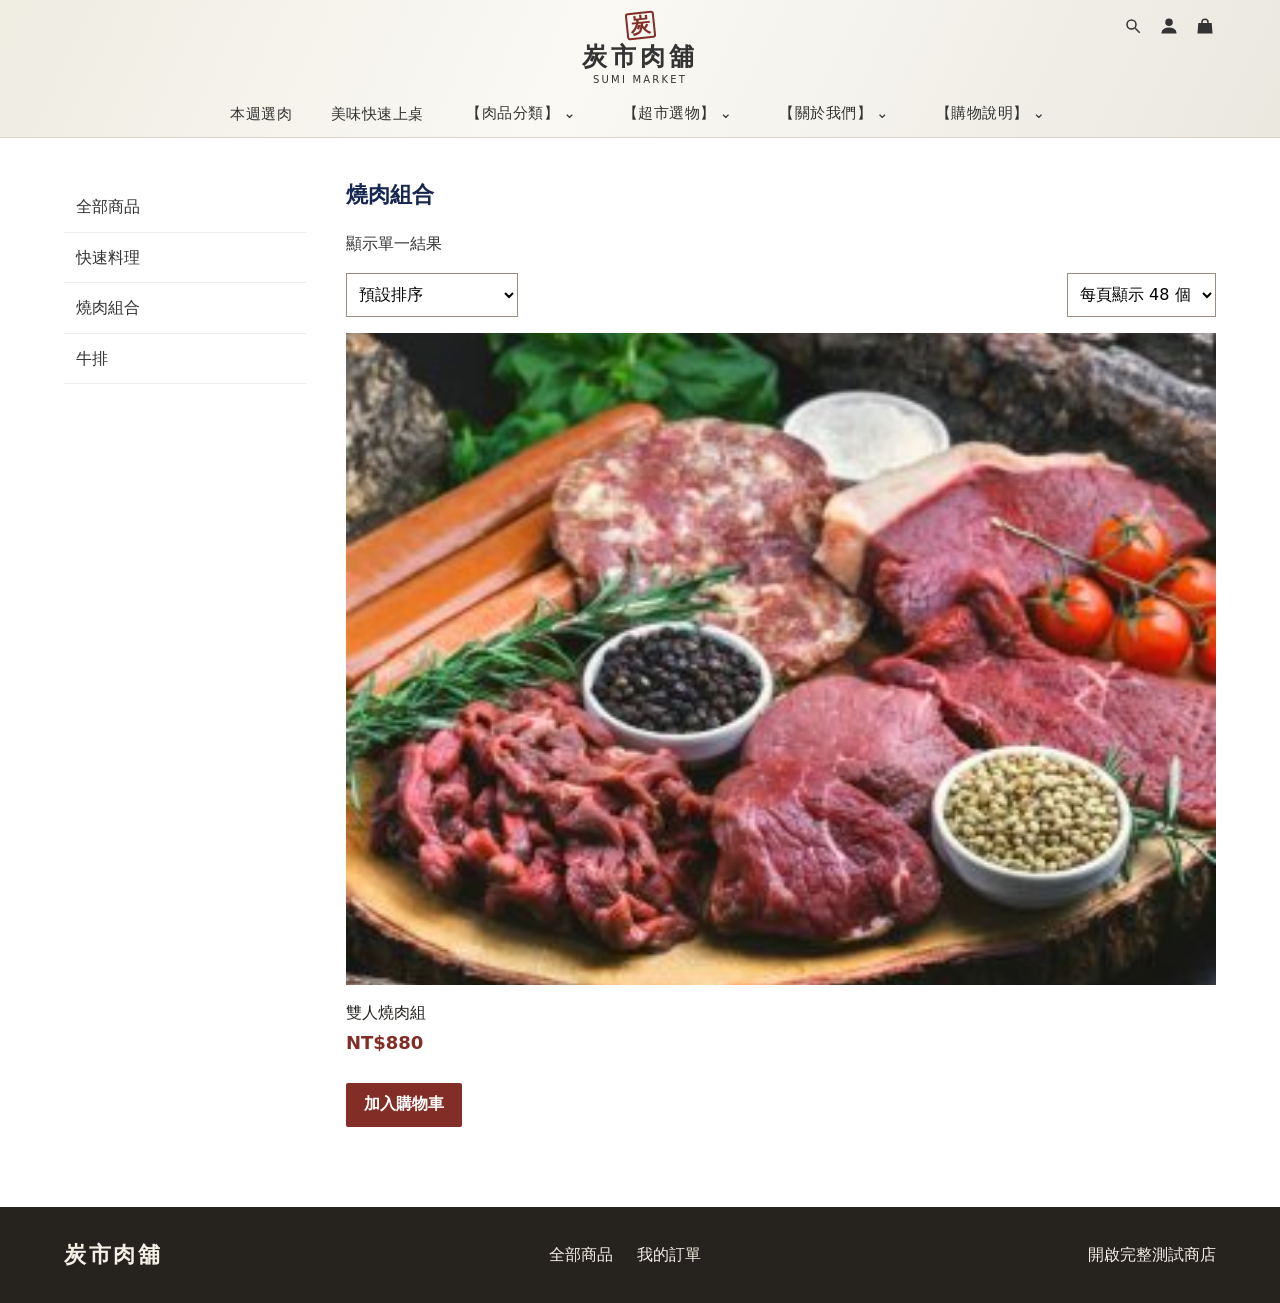
==== commit 94c262aa: "Add an isolated WooCommerce testing environment" ====
--- a/category-grill.html
+++ b/category-grill.html
@@ -91,7 +91,7 @@
 </li>
 </ul>
 </div></div>
-</main><footer class="site-footer"><strong>炭市肉舖</strong><nav aria-label="頁尾導覽"><a href="shop.html">全部商品</a><a href="#demo-info">我的訂單</a></nav></footer>
+</main><footer class="site-footer"><strong>炭市肉舖</strong><nav aria-label="頁尾導覽"><a href="shop.html">全部商品</a><a href="#demo-info">我的訂單</a></nav><a href="https://playground.wordpress.net/?blueprint-url=https://yen021027.github.io/sumi-market-preview/sandbox/blueprint.json" target="_blank" rel="noopener">開啟完整測試商店</a></footer>
 
 
 
